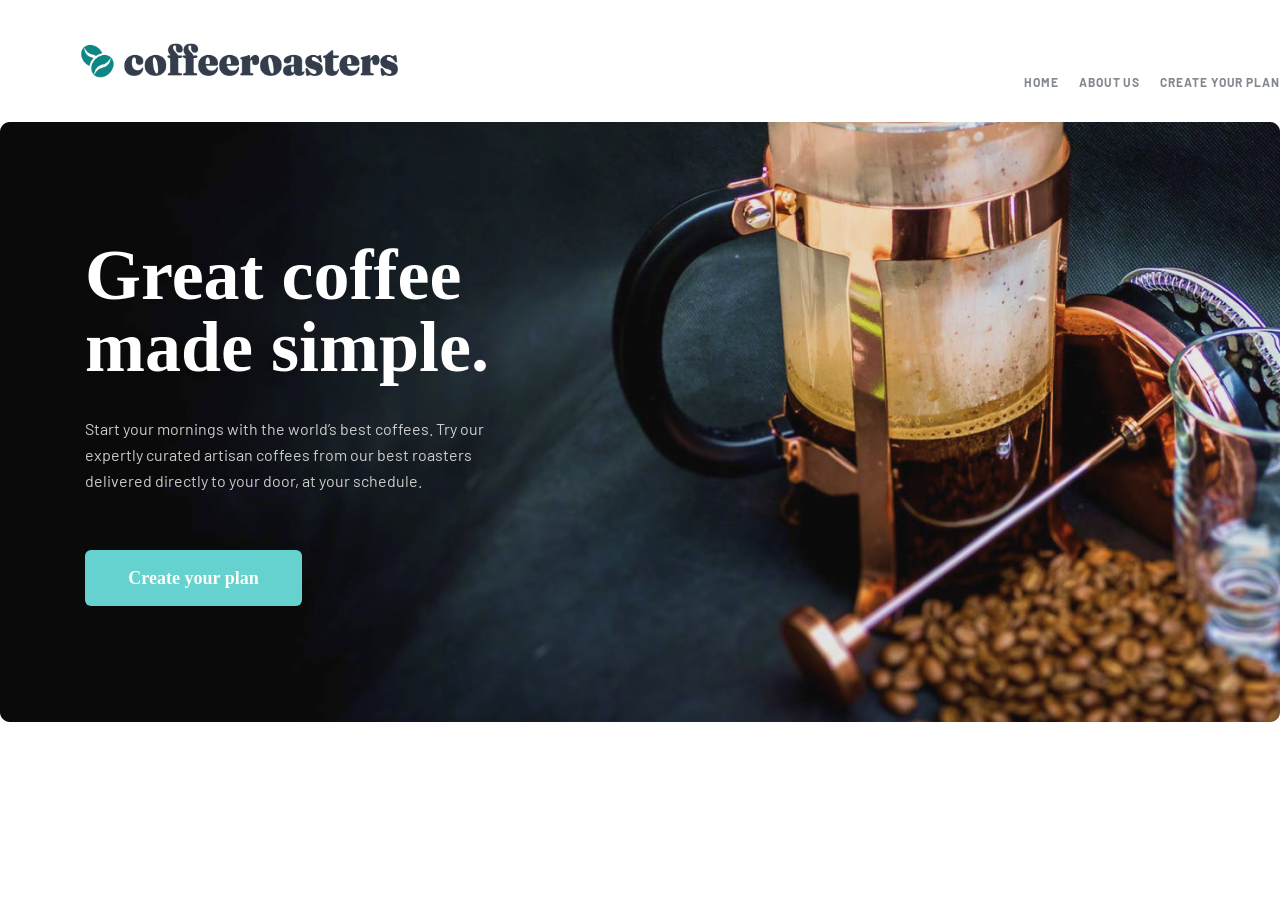
==== index.html @ 2bea1049 "coffe introgacha" ====
<!doctype html>
<html lang="en">
  <head>
    <meta charset="UTF-8" />
    <meta name="viewport" content="width=device-width, initial-scale=1.0" />
    <link rel="stylesheet" href="./css/style.css" />
    <title>Coffe</title>
  </head>
  <body>
    <header>
      <nav class="navbar__nav container">
        <img src="./assents/Group 5.png" alt="logo" class="navbar__logo" />
        <ul class="navbar__menu">
          <li class="navbar__item">
            <a href="#" class="navbar__link">HOME</a>
          </li>

          <li class="navbar__item">
            <a href="./pages/about.html" class="navbar__link">ABOUT US</a>
          </li>

          <li class="navbar__item">
            <a href="./pages/subcribe.html" class="navbar__link"
              >CREATE YOUR PLAN</a
            >
          </li>
        </ul>
      </nav>
    </header>

    <main>
      <section class="intro">
        <div class="intro__container container">
          <img src="./assents/Bitmap.png" alt="orqa fon" class="intro__img" />
          <h1 class="intro__title">Great coffee made simple.</h1>
          <p class="intro__text">
            Start your mornings with the world’s best coffees. Try our expertly
            curated artisan coffees from our best roasters delivered directly to
            your door, at your schedule.
          </p>
          <button class="intro__btn">Create your plan</button>
        </div>
      </section>
    </main>
  </body>
</html>
---- css/style.css ----
@import url("https://fonts.googleapis.com/css2?family=Barlow:ital,wght@0,100;0,200;0,300;0,400;0,500;0,600;0,700;0,800;0,900;1,100;1,200;1,300;1,400;1,500;1,600;1,700;1,800;1,900&family=Fraunces:ital,opsz,wght@0,9..144,100..900;1,9..144,100..900&display=swap");
* {
  padding: 0;
  margin: 0;
  box-sizing: border-box;
}

li {
  list-style: none;
}

a {
  text-decoration: none;
  color: #83888F;
}

section,
header {
  width: 100%;
}

.container {
  width: 1280px;
  margin: 0 auto;
}

.navbar__nav {
  display: flex;
  align-items: center;
  justify-content: space-between;
  padding-top: 43px;
}
.navbar__logo {
  margin-bottom: 44px;
  padding-left: 80px;
  width: 31/30px;
  height: 35px;
}
.navbar__menu {
  display: flex;
  align-items: center;
  justify-content: center;
  gap: 20px;
}
.navbar__item {
  font-family: "Barlow";
  font-style: normal;
  font-weight: 700;
  font-size: 12px;
  line-height: 15px;
  letter-spacing: 0.923077px;
  text-transform: uppercase;
  color: #83888f;
}
.navbar:hover {
  color: #333d43;
}

.intro__container {
  position: relative;
  z-index: 1;
}
.intro__title {
  position: absolute;
  z-index: 2;
  top: 117px;
  left: 85px;
  width: 493px;
  font-style: normal;
  font-weight: 900;
  font-size: 72px;
  line-height: 72px;
  color: white;
}
.intro__text {
  position: absolute;
  top: 294px;
  left: 85px;
  z-index: 2;
  width: 445px;
  font-family: "Barlow";
  font-style: normal;
  font-weight: 400;
  font-size: 16px;
  line-height: 26px;
  color: #fefcf7;
  mix-blend-mode: normal;
  opacity: 0.8;
}
.intro__btn {
  position: absolute;
  top: 428px;
  left: 85px;
  z-index: 2;
  background: #66d2cf;
  border-radius: 6px;
  width: 217px;
  height: 56px;
  border: none;
  font-family: "Fraunces 9pt";
  font-style: normal;
  font-weight: 900;
  font-size: 18px;
  line-height: 25px;
  text-align: center;
  color: #fefcf7;
}/*# sourceMappingURL=style.css.map */
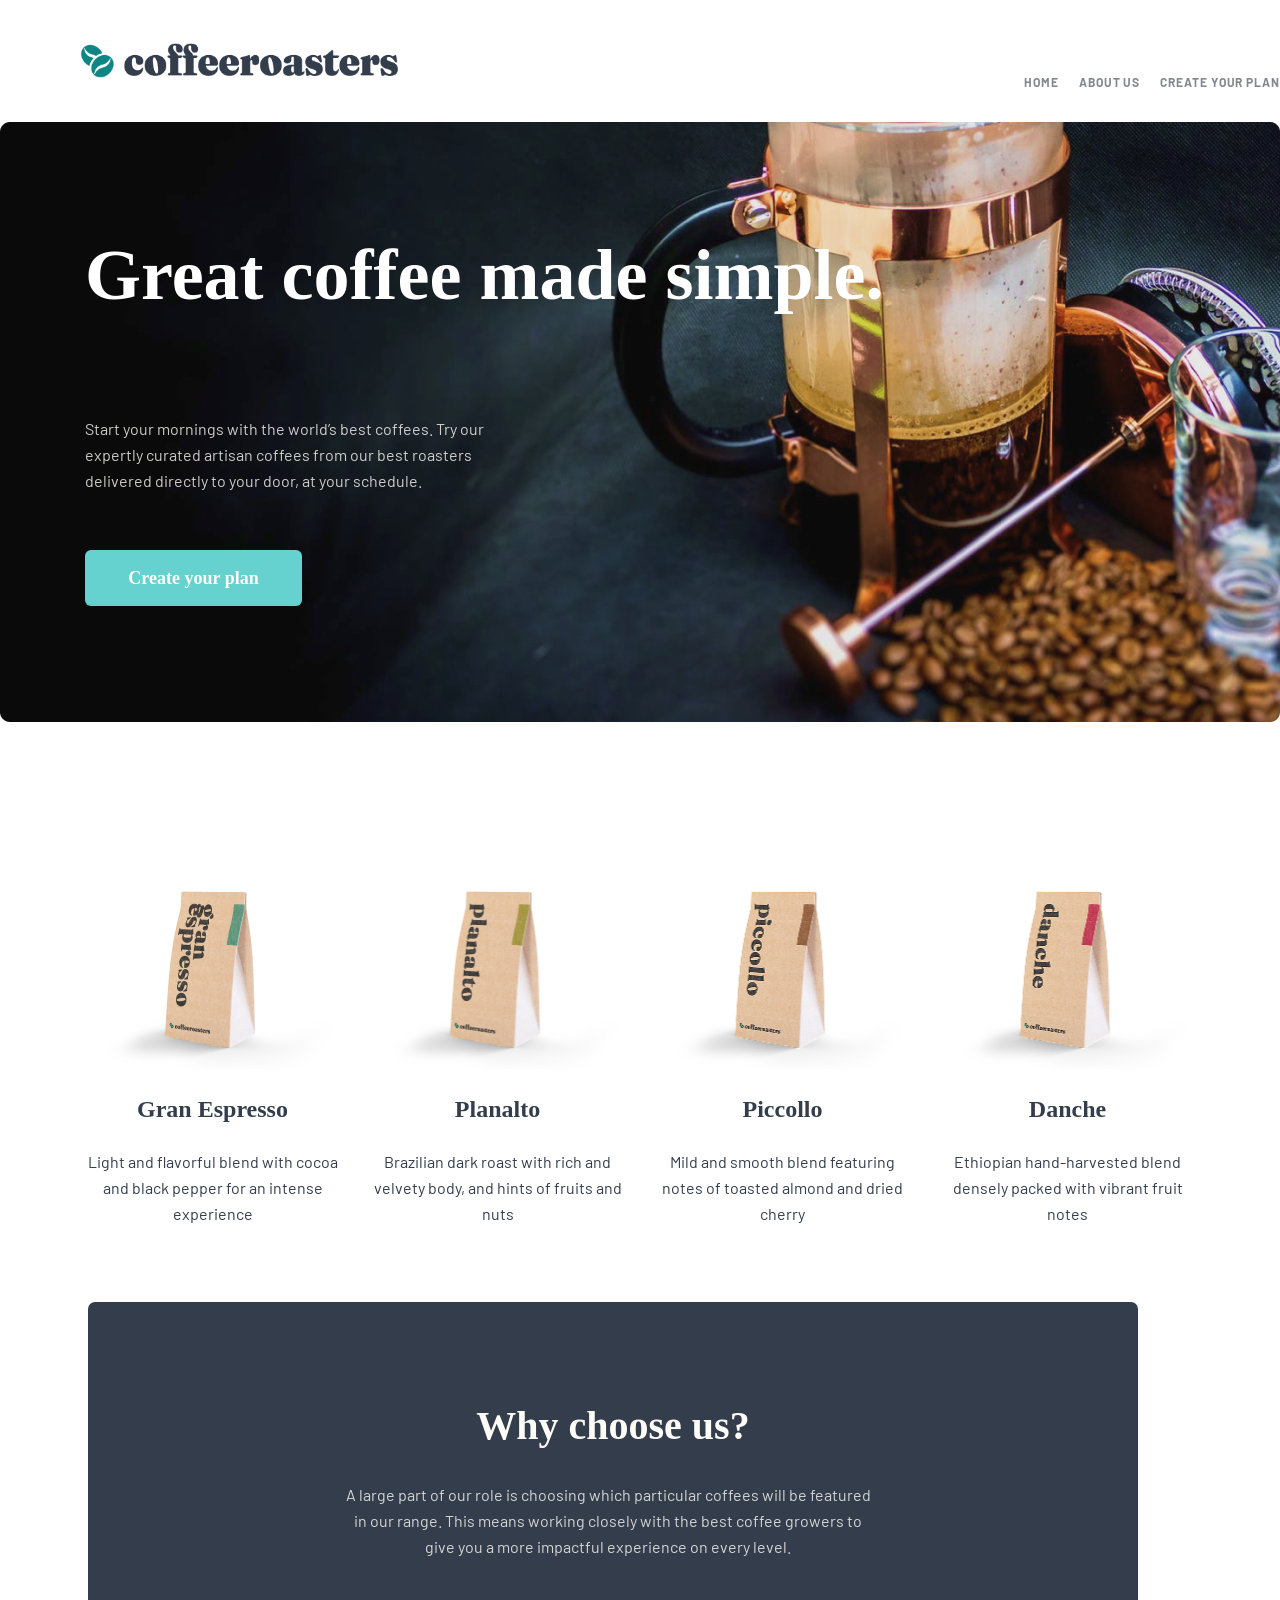
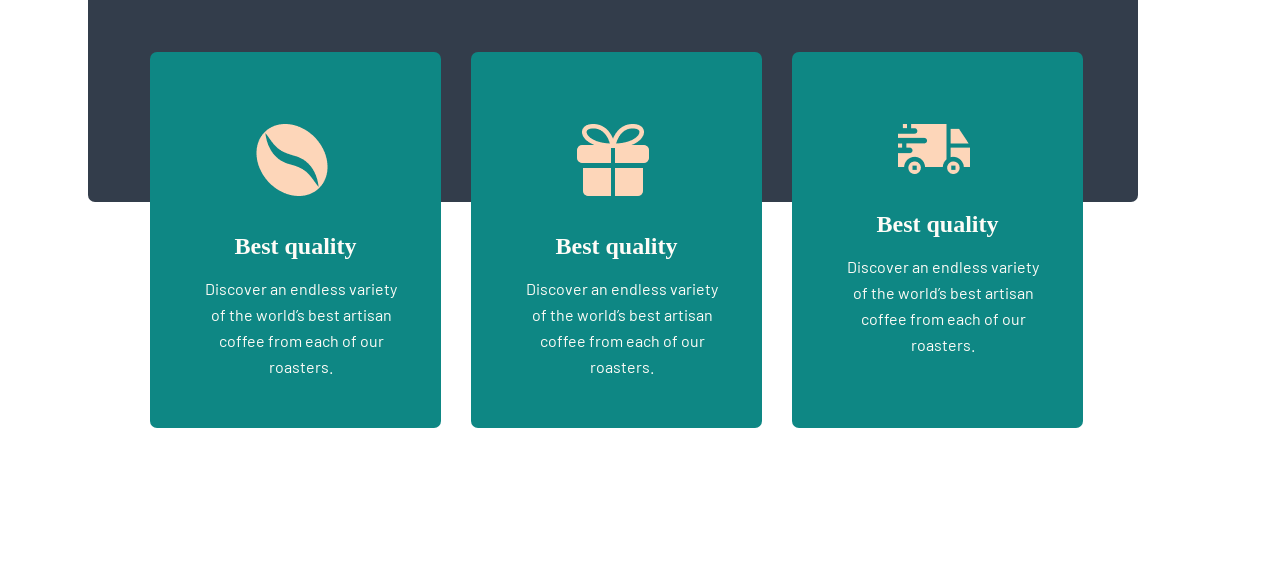
==== commit 75be1ebd: "Coffe choosegacha qilindi" ====
--- a/index.html
+++ b/index.html
@@ -41,6 +41,123 @@
           <button class="intro__btn">Create your plan</button>
         </div>
       </section>
+
+      <section class="cards">
+        <div class="cards__container container">
+          <div class="card">
+            <img
+              src="./assents/kopi1 copy.png"
+              alt="coffe paket"
+              class="card__img"
+            />
+            <h3 class="card__title">Gran Espresso</h3>
+            <p class="card__text">
+              Light and flavorful blend with cocoa and black pepper for an
+              intense experience
+            </p>
+          </div>
+
+          <div class="card">
+            <img
+              src="./assents/kopi2.png"
+              alt="coffe paket"
+              class="card__img"
+            />
+            <h3 class="card__title">Planalto</h3>
+            <p class="card__text">
+              Brazilian dark roast with rich and velvety body, and hints of
+              fruits and nuts
+            </p>
+          </div>
+
+          <div class="card">
+            <img
+              src="./assents/kopi3.png"
+              alt="coffe paket"
+              class="card__img"
+            />
+            <h3 class="card__title">Piccollo</h3>
+            <p class="card__text">
+              Mild and smooth blend featuring notes of toasted almond and dried
+              cherry
+            </p>
+          </div>
+
+          <div class="card">
+            <img
+              src="./assents/kopi4.png"
+              alt="coffe paket"
+              class="card__img"
+            />
+            <h3 class="card__title">Danche</h3>
+            <p class="card__text">
+              Ethiopian hand-harvested blend densely packed with vibrant fruit
+              notes
+            </p>
+          </div>
+        </div>
+      </section>
+
+      <section class="choose">
+        <div class="choose__container container">
+          <div class="choose__bitmap">
+            <h2 class="choose__title">Why choose us?</h2>
+            <p class="choose__text">
+              A large part of our role is choosing which particular coffees will
+              be featured in our range. This means working closely with the best
+              coffee growers to give you a more impactful experience on every
+              level.
+            </p>
+          </div>
+
+          <div class="choose__cards__card">
+            <div class="choose__cards">
+              <div class="cards__card">
+                <img
+                  src="./assents/coffee-bean.png"
+                  alt="coffe donasi"
+                  class="choose__card__img"
+                />
+                <h2 class="choose__card__title">Best quality</h2>
+                <p class="choose__card__text">
+                  Discover an endless variety of the world’s best artisan coffee
+                  from each of our roasters.
+                </p>
+              </div>
+            </div>
+
+            <div class="choose__cards">
+              <div class="cards__card">
+                <img
+                  src="./assents/Combined Shape.png"
+                  alt="coffe donasi"
+                  class="choose__card__img"
+                />
+                <h2 class="choose__card__title">Best quality</h2>
+                <p class="choose__card__text">
+                  Discover an endless variety of the world’s best artisan coffee
+                  from each of our roasters.
+                </p>
+              </div>
+            </div>
+
+            <div class="choose__cards">
+              <div class="cards__card">
+                <img
+                  src="./assents/Combined Shape (1).png"
+                  alt="coffe donasi"
+                  class="choose__card__img"
+                />
+                <h2 class="choose__card__title">Best quality</h2>
+                <p class="choose__card__text">
+                  Discover an endless variety of the world’s best artisan coffee
+                  from each of our roasters.
+                </p>
+              </div>
+            </div>
+          </div>
+        </div>
+      </section>
     </main>
   </body>
 </html>
--- a/css/style.css
+++ b/css/style.css
@@ -65,7 +65,6 @@
   z-index: 2;
   top: 117px;
   left: 85px;
-  width: 493px;
   font-style: normal;
   font-weight: 900;
   font-size: 72px;
@@ -104,4 +103,119 @@
   line-height: 25px;
   text-align: center;
   color: #fefcf7;
+}
+
+.cards__container {
+  margin-top: 150px;
+  margin-bottom: 75px;
+  display: flex;
+  align-items: center;
+  justify-content: center;
+  gap: 30px;
+}
+.cards .card {
+  width: 255px;
+}
+.cards .card__img {
+  width: 255px;
+  height: 193px;
+}
+.cards .card__title {
+  margin-top: 20px;
+  margin-bottom: 24px;
+  font-family: "Fraunces 9pt";
+  font-style: normal;
+  font-weight: 900;
+  font-size: 24px;
+  line-height: 32px;
+  text-align: center;
+  color: #333d4b;
+}
+.cards .card__text {
+  width: 255px;
+  font-family: "Barlow";
+  font-style: normal;
+  font-weight: 400;
+  font-size: 16px;
+  width: 255px;
+  line-height: 26px;
+  text-align: center;
+  color: #333d4b;
+}
+
+.choose__bitmap {
+  position: relative;
+  z-index: 1;
+  margin-left: 88px;
+  background-color: #333d4b;
+  border-radius: 7px;
+  width: 1050px;
+  height: 500px;
+}
+.choose__title {
+  padding-top: 100px;
+  font-family: "Fraunces 9pt";
+  font-style: normal;
+  font-weight: 900;
+  font-size: 40px;
+  line-height: 48px;
+  text-align: center;
+  color: #fefcf7;
+}
+.choose__text {
+  margin-left: 250px;
+  margin-top: 32px;
+  font-family: "Barlow";
+  font-style: normal;
+  font-weight: 400;
+  font-size: 16px;
+  line-height: 26px;
+  text-align: center;
+  color: #fefcf7;
+  mix-blend-mode: normal;
+  width: 540px;
+  opacity: 0.8;
+}
+.choose__cards__card {
+  display: flex;
+  gap: 30px;
+}
+.choose__cards {
+  display: flex;
+  gap: 30px;
+  position: relative;
+  top: -150px;
+  left: 150px;
+  z-index: 2;
+  background-color: #0e8784;
+  border-radius: 7px;
+  text-align: center;
+}
+.choose .choose__card__img {
+  padding-top: 72px;
+  padding-left: 106px;
+  padding-bottom: 30px;
+  padding-right: 113px;
+}
+.choose .choose__card__title {
+  font-family: "Fraunces 9pt";
+  font-style: normal;
+  font-weight: 900;
+  padding-bottom: 14px;
+  font-size: 24px;
+  line-height: 32px;
+  text-align: center;
+  color: #fefcf7;
+}
+.choose .choose__card__text {
+  padding-bottom: 48px;
+  padding-left: 47px;
+  font-family: "Barlow";
+  font-style: normal;
+  font-weight: 400;
+  font-size: 16px;
+  line-height: 26px;
+  text-align: center;
+  width: 255px;
+  color: #fefcf7;
 }/*# sourceMappingURL=style.css.map */
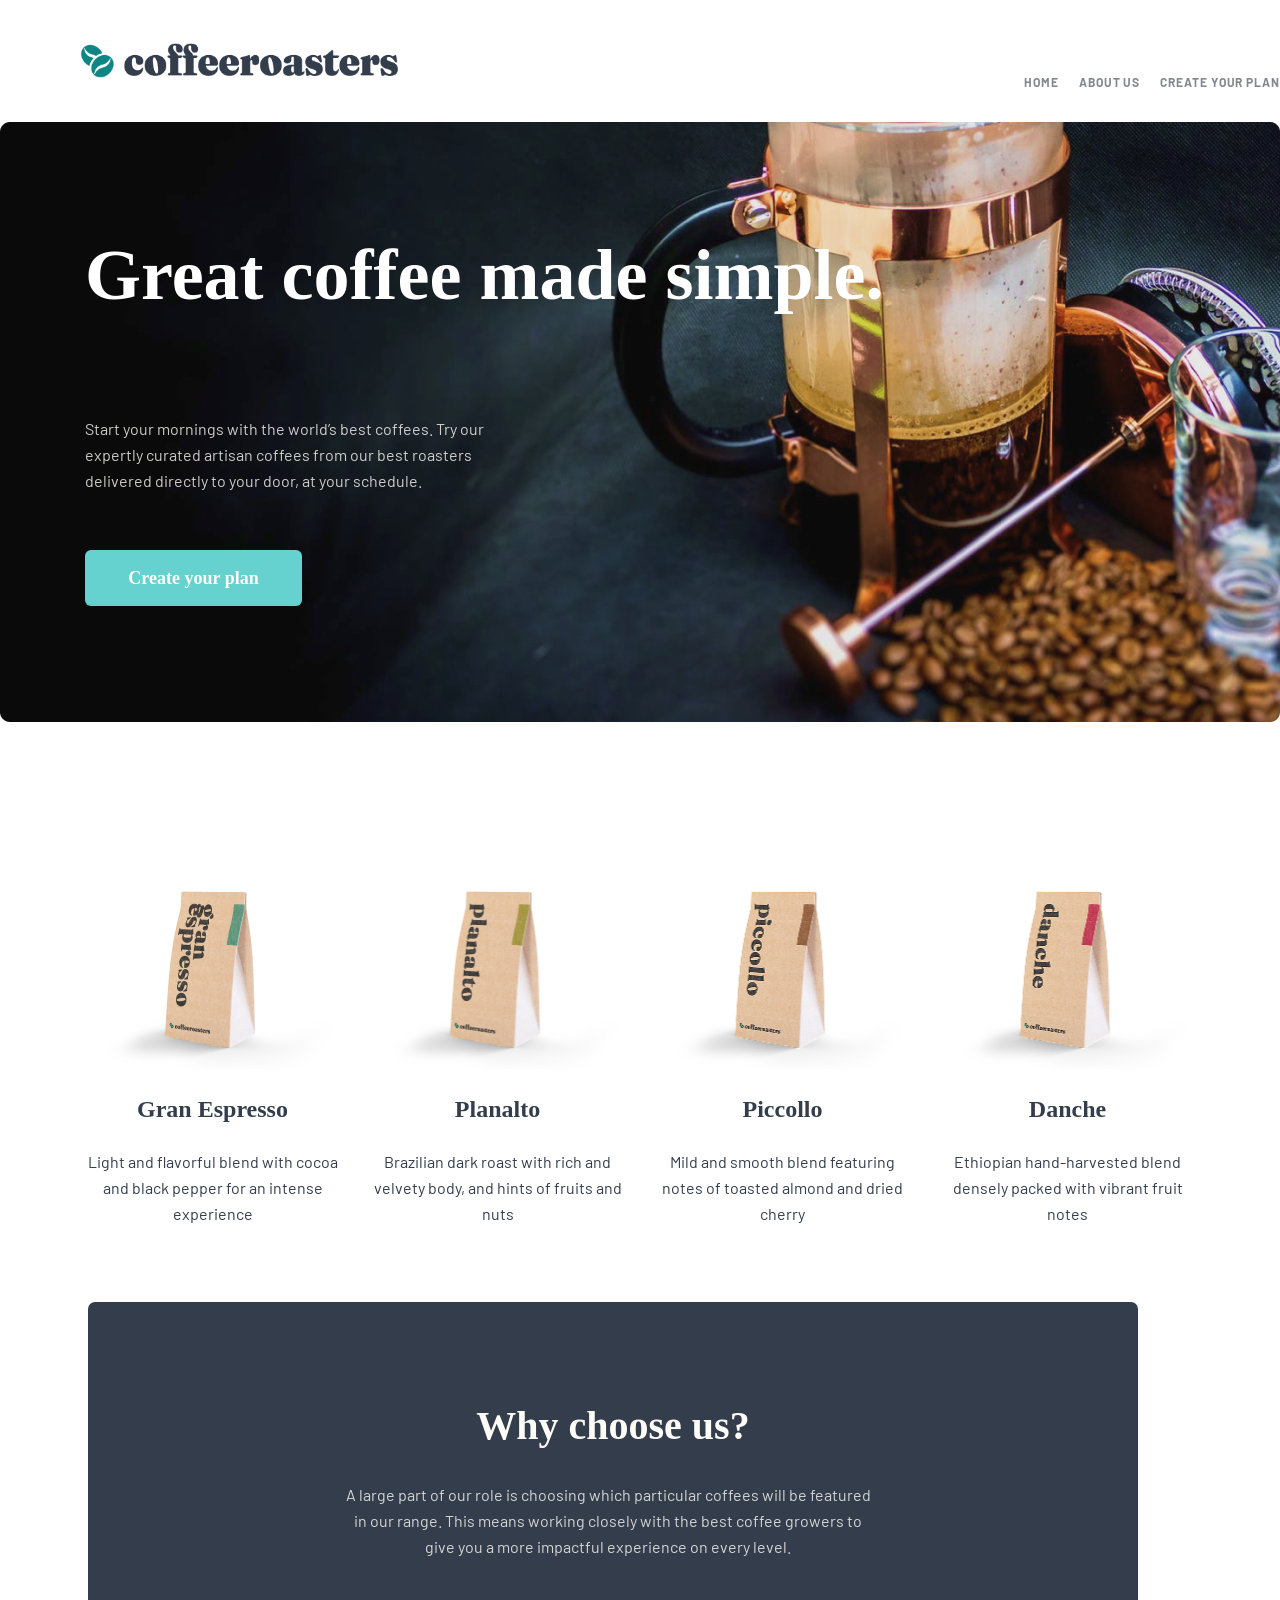
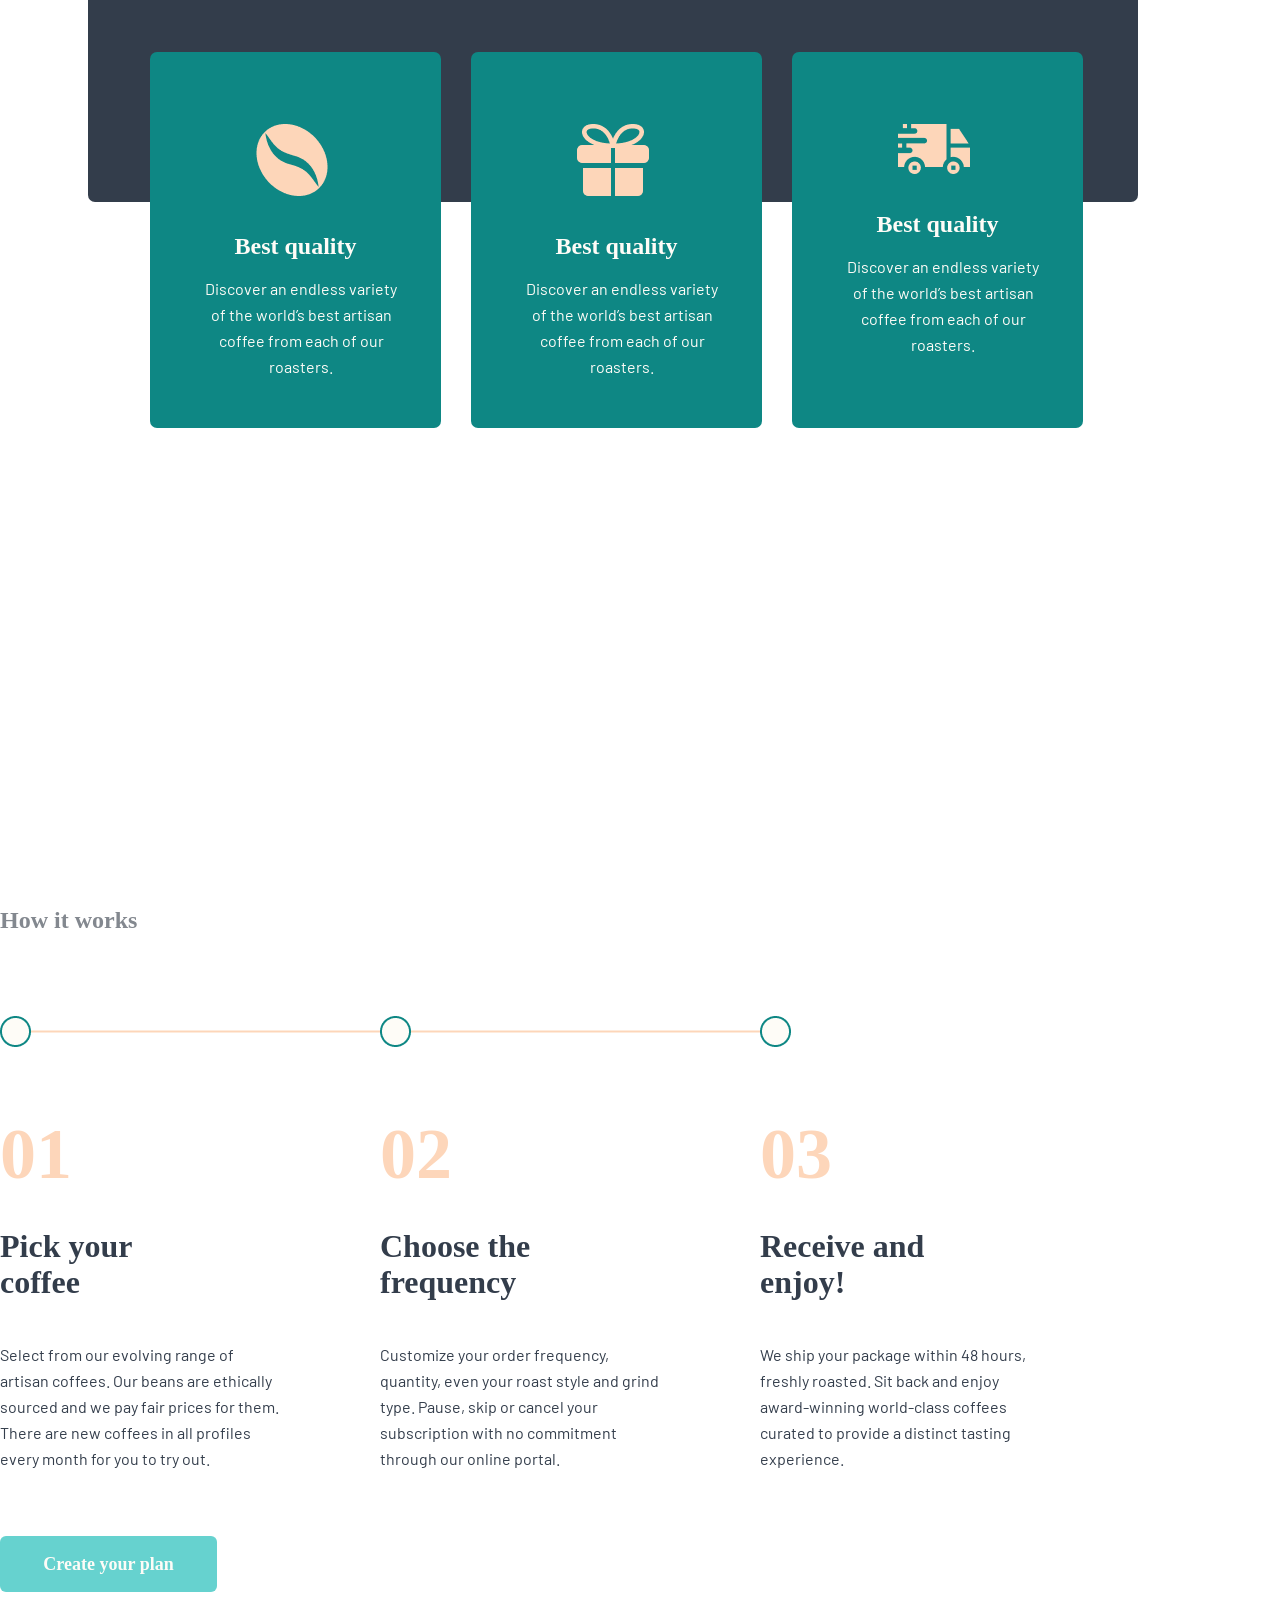
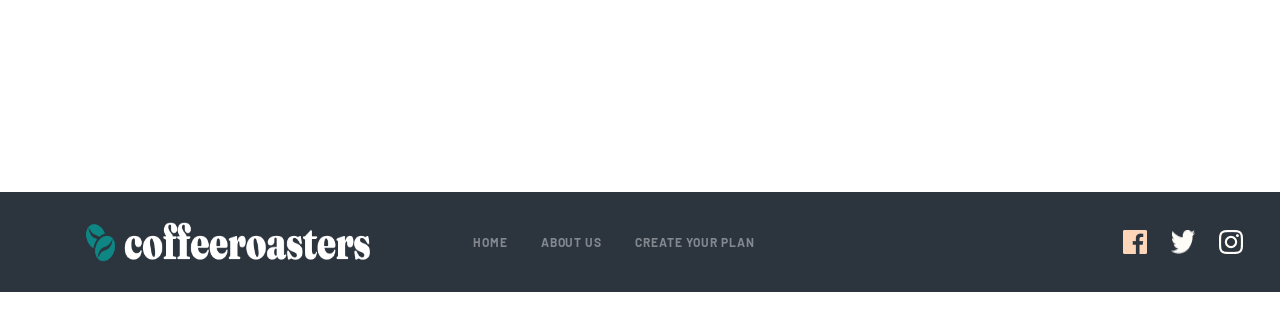
==== commit 11c68c9f: "1 sahifa tugadi" ====
--- a/index.html
+++ b/index.html
@@ -158,6 +158,75 @@
           </div>
         </div>
       </section>
+
+      <section class="works">
+        <div class="works__container container">
+          <h2 class="works__title">How it works</h2>
+          <img src="./assents/list.png" alt="list" class="works__img" />
+          <div class="works__boxs">
+            <div class="boxs__box">
+              <h1 class="box__number">01</h1>
+              <h1 class="box__title">Pick your coffee</h1>
+              <p class="box__text">
+                Select from our evolving range of artisan coffees. Our beans are
+                ethically sourced and we pay fair prices for them. There are new
+                coffees in all profiles every month for you to try out.
+              </p>
+            </div>
+
+            <div class="boxs__box">
+              <h1 class="box__number">02</h1>
+              <h1 class="box__title">Choose the frequency</h1>
+              <p class="box__text">
+                Customize your order frequency, quantity, even your roast style
+                and grind type. Pause, skip or cancel your subscription with no
+                commitment through our online portal.
+              </p>
+            </div>
+
+            <div class="boxs__box">
+              <h1 class="box__number">03</h1>
+              <h1 class="box__title">Receive and enjoy!</h1>
+              <p class="box__text">
+                We ship your package within 48 hours, freshly roasted. Sit back
+                and enjoy award-winning world-class coffees curated to provide a
+                distinct tasting experience.
+              </p>
+            </div>
+          </div>
+          <button class="works__btn">Create your plan</button>
+        </div>
+      </section>
+
+      <section class="footer">
+        <div class="footer__container container">
+          <div class="footer__background">
+            <img src="./assents/footerLogo.png" alt="logo" class="footer__logo" />
+            <navbar class="footer__nav">
+              <ul class="footer__menu">
+                <li class="footer__item">
+                  <a href="#" class="footer__link">HOME</a>
+                </li>
+
+                <li class="footer__item">
+                  <a href="./pages/about.html" class="footer__link">ABOUT US</a>
+                </li>
+
+                <li class="footer__item">
+                  <a href="#" class="footer__link"
+                    >CREATE YOUR PLAN</a
+                  >
+                </li>
+              </ul>
+            </navbar>
+            <div class="footer__imgs">
+              <img src="./assents/facebook.png" alt="facebook" class="footer__img">
+              <img src="./assents/twich.png" alt="twich" class="footer__img">
+              <img src="./assents/instagram.png" alt="instagram" class="footer__img__instagram">
+            </div>
+          </div>
+        </div>
+      </section>
     </main>
   </body>
 </html>
--- a/css/style.css
+++ b/css/style.css
@@ -218,4 +218,114 @@
   text-align: center;
   width: 255px;
   color: #fefcf7;
+}
+
+.works__title {
+  margin-top: 326px;
+  margin-bottom: 80px;
+  font-family: "Fraunces 9pt";
+  font-style: normal;
+  font-weight: 900;
+  font-size: 24px;
+  line-height: 32px;
+  color: #83888f;
+}
+.works__img {
+  margin-bottom: 67px;
+}
+.works__boxs {
+  display: flex;
+  align-items: center;
+  justify-content: start;
+  gap: 95px;
+}
+.works__boxs .box__number {
+  margin-bottom: 38px;
+  font-family: "Fraunces 9pt";
+  font-style: normal;
+  font-weight: 900;
+  font-size: 72px;
+  line-height: 72px;
+  color: #fdd6ba;
+}
+.works__boxs .box__title {
+  margin-bottom: 42px;
+  font-family: "Fraunces 9pt";
+  font-style: normal;
+  font-weight: 900;
+  font-size: 32px;
+  line-height: 36px;
+  width: 200px;
+  color: #333d4b;
+}
+.works__boxs .box__text {
+  width: 285px;
+  font-family: "Barlow";
+  font-style: normal;
+  font-weight: 400;
+  font-size: 16px;
+  line-height: 26px;
+  color: #333d4b;
+}
+.works__btn {
+  margin-bottom: 200px;
+  margin-top: 64px;
+  background: #66d2cf;
+  border-radius: 6px;
+  width: 217px;
+  height: 56px;
+  border: none;
+  font-family: "Fraunces 9pt";
+  font-style: normal;
+  font-weight: 900;
+  font-size: 18px;
+  line-height: 25px;
+  text-align: center;
+  color: #fefcf7;
+}
+
+.footer__background {
+  background: #2c343e;
+  display: flex;
+  align-items: center;
+  height: 100px;
+}
+.footer__logo {
+  padding-left: 85px;
+  padding-top: 47px;
+  padding-bottom: 47px;
+  width: 370px;
+  height: 134px;
+  margin-right: 103px;
+}
+.footer__menu {
+  margin-right: 368px;
+  display: flex;
+  justify-content: center;
+  align-items: center;
+  gap: 33px;
+}
+.footer__link {
+  font-family: "Barlow";
+  font-style: normal;
+  font-weight: 700;
+  font-size: 12px;
+  line-height: 15px;
+  letter-spacing: 0.923077px;
+  text-transform: uppercase;
+  color: #83888f;
+}
+.footer__link:hover {
+  font-family: "Barlow";
+  font-style: normal;
+  font-weight: 700;
+  font-size: 12px;
+  line-height: 15px;
+  letter-spacing: 0.923077px;
+  text-transform: uppercase;
+  color: #83888f;
+}
+.footer__imgs {
+  display: flex;
+  gap: 24px;
 }/*# sourceMappingURL=style.css.map */
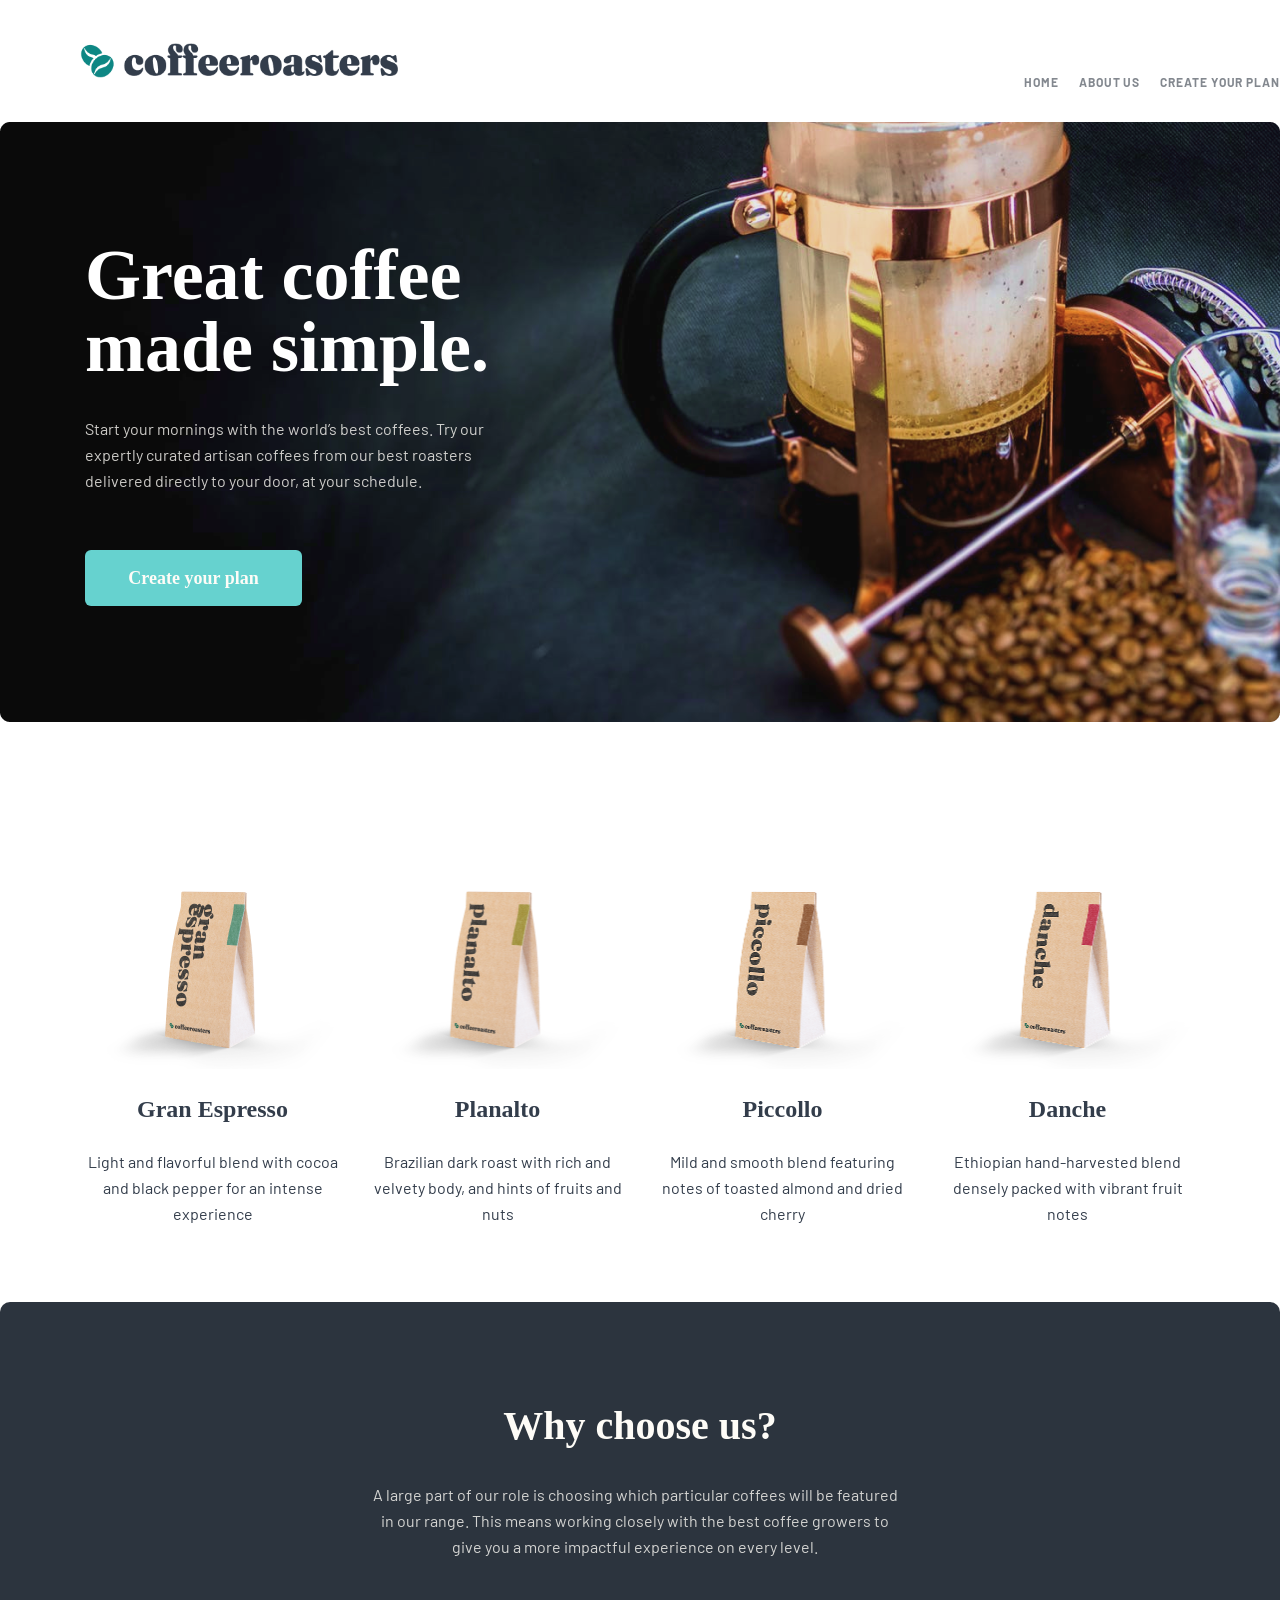
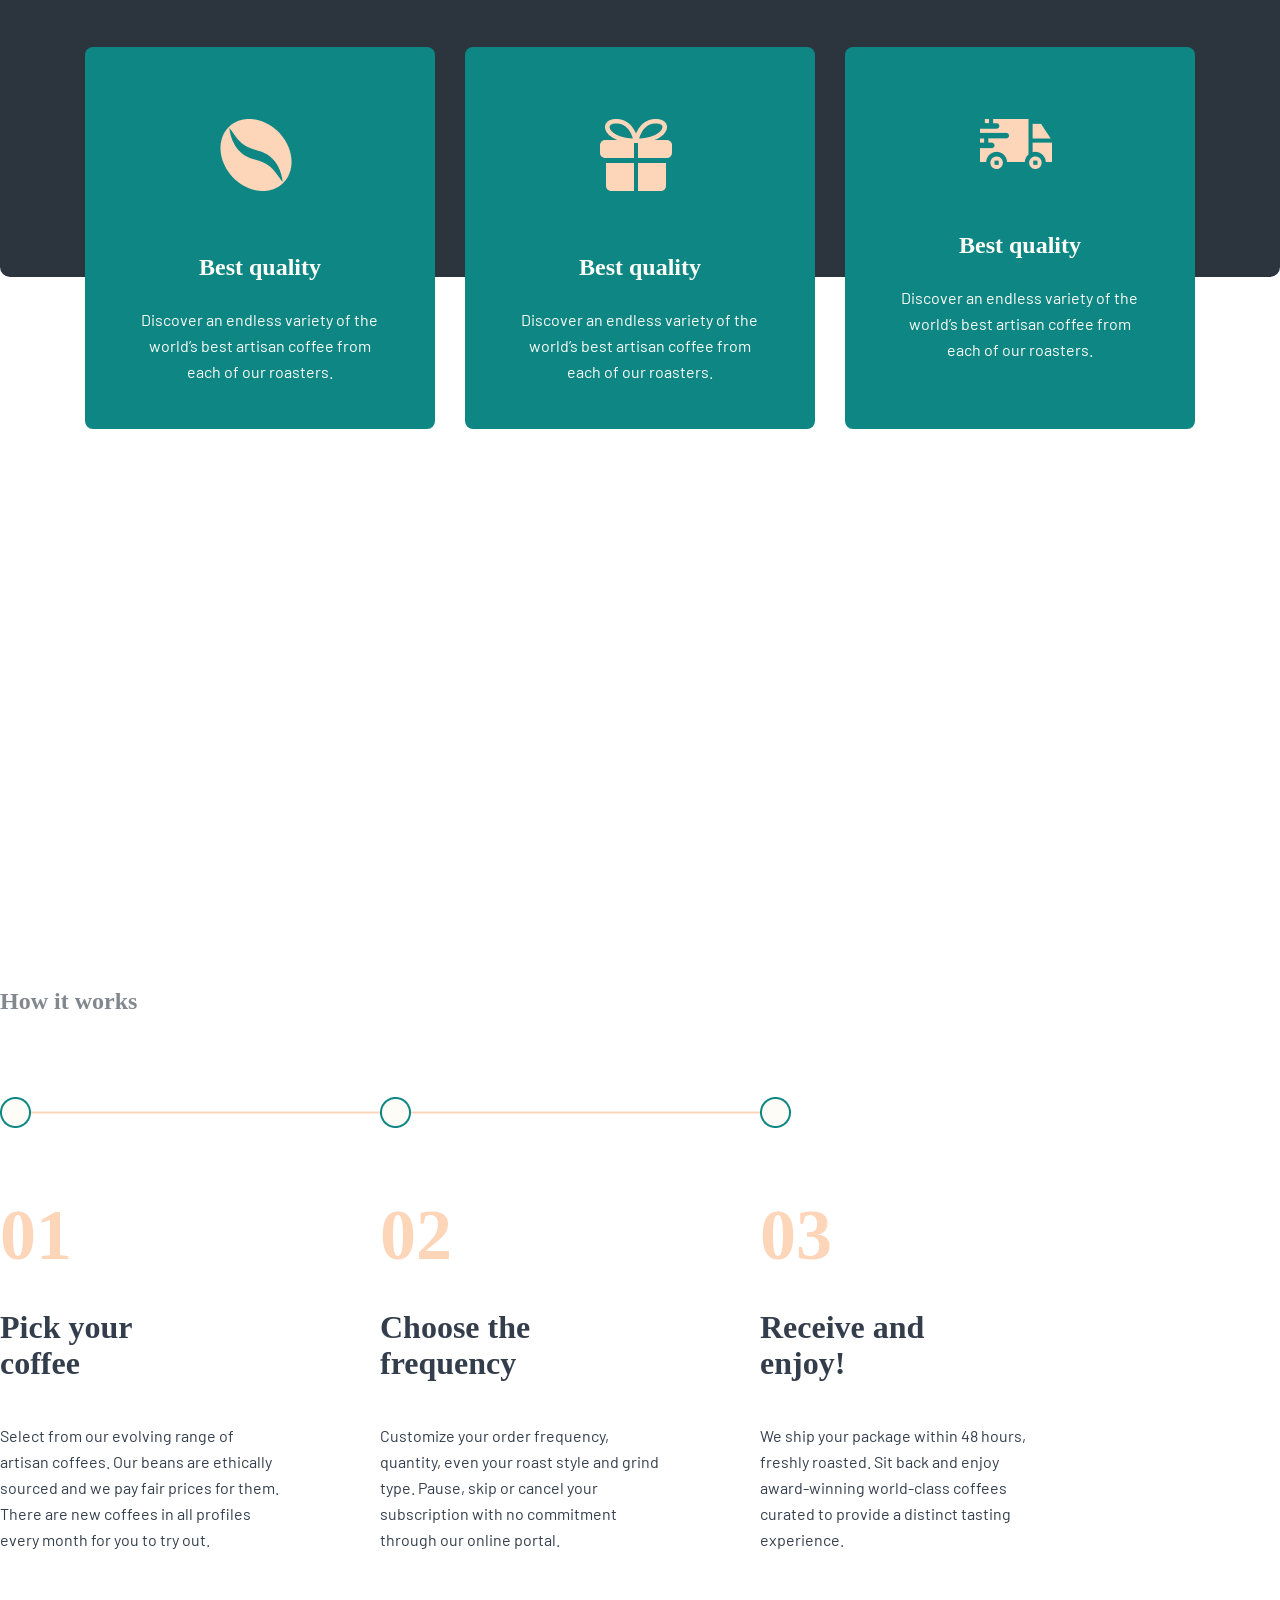
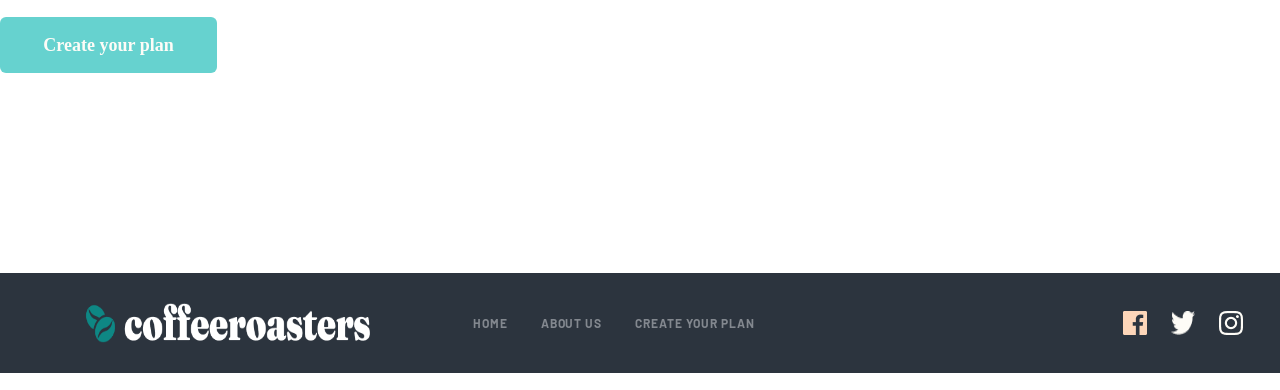
==== commit afce1723: "coffee tugadi" ====
--- a/index.html
+++ b/index.html
@@ -116,10 +116,10 @@
                 <img
                   src="./assents/coffee-bean.png"
                   alt="coffe donasi"
-                  class="choose__card__img"
+                  class="card__img"
                 />
-                <h2 class="choose__card__title">Best quality</h2>
-                <p class="choose__card__text">
+                <h2 class="card__title">Best quality</h2>
+                <p class="card__text">
                   Discover an endless variety of the world’s best artisan coffee
                   from each of our roasters.
                 </p>
@@ -131,10 +131,10 @@
                 <img
                   src="./assents/Combined Shape.png"
                   alt="coffe donasi"
-                  class="choose__card__img"
+                  class="card__img"
                 />
-                <h2 class="choose__card__title">Best quality</h2>
-                <p class="choose__card__text">
+                <h2 class="card__title">Best quality</h2>
+                <p class="card__text">
                   Discover an endless variety of the world’s best artisan coffee
                   from each of our roasters.
                 </p>
@@ -146,10 +146,10 @@
                 <img
                   src="./assents/Combined Shape (1).png"
                   alt="coffe donasi"
-                  class="choose__card__img"
+                  class="card__img"
                 />
-                <h2 class="choose__card__title">Best quality</h2>
-                <p class="choose__card__text">
+                <h2 class="card__title">Best quality</h2>
+                <p class="card__text">
                   Discover an endless variety of the world’s best artisan coffee
                   from each of our roasters.
                 </p>
--- a/css/style.css
+++ b/css/style.css
@@ -65,6 +65,7 @@
   z-index: 2;
   top: 117px;
   left: 85px;
+  width: 493px;
   font-style: normal;
   font-weight: 900;
   font-size: 72px;
@@ -146,13 +147,87 @@
 .choose__bitmap {
   position: relative;
   z-index: 1;
+  background: #2c343e;
+  border-radius: 10px;
+}
+.choose__title {
+  padding-top: 100px;
+  font-family: "Fraunces 9pt";
+  font-style: normal;
+  font-weight: 900;
+  font-size: 40px;
+  line-height: 48px;
+  text-align: center;
+  color: #fefcf7;
+}
+.choose__text {
+  margin-left: 370px;
+  margin-top: 32px;
+  padding-right: 370px;
+  padding-bottom: 317px;
+  width: 900px;
+  font-family: "Barlow";
+  font-style: normal;
+  font-weight: 400;
+  font-size: 16px;
+  line-height: 26px;
+  text-align: center;
+  color: #fefcf7;
+  mix-blend-mode: normal;
+  opacity: 0.8;
+}
+.choose__cards__card {
+  position: relative;
+  top: -230px;
+  z-index: 2;
+  display: flex;
+  align-items: center;
+  justify-content: center;
+  gap: 30px;
+}
+.choose .cards__card {
+  width: 350px;
+  height: 382px;
+  background: #0e8784;
+  border-radius: 8px;
+}
+.choose .card__img {
+  margin-top: 72px;
+  margin-left: 135px;
+  margin-bottom: 56px;
+}
+.choose .card__title {
+  margin-bottom: 24px;
+  font-family: "Fraunces 9pt";
+  font-style: normal;
+  font-weight: 900;
+  font-size: 24px;
+  line-height: 32px;
+  text-align: center;
+  color: #fefcf7;
+}
+.choose .card__text {
+  margin-left: 47px;
+  font-family: "Barlow";
+  font-style: normal;
+  font-weight: 400;
+  font-size: 16px;
+  line-height: 26px;
+  text-align: center;
+  width: 255px;
+  color: #fefcf7;
+}
+
+.coffee__bitmap {
+  position: relative;
+  z-index: 1;
   margin-left: 88px;
   background-color: #333d4b;
   border-radius: 7px;
   width: 1050px;
   height: 500px;
 }
-.choose__title {
+.coffee__title {
   padding-top: 100px;
   font-family: "Fraunces 9pt";
   font-style: normal;
@@ -162,7 +237,7 @@
   text-align: center;
   color: #fefcf7;
 }
-.choose__text {
+.coffee__text {
   margin-left: 250px;
   margin-top: 32px;
   font-family: "Barlow";
@@ -176,11 +251,11 @@
   width: 540px;
   opacity: 0.8;
 }
-.choose__cards__card {
+.coffee__cards__card {
   display: flex;
   gap: 30px;
 }
-.choose__cards {
+.coffee__cards {
   display: flex;
   gap: 30px;
   position: relative;
@@ -191,13 +266,13 @@
   border-radius: 7px;
   text-align: center;
 }
-.choose .choose__card__img {
+.coffee .choose__card__img {
   padding-top: 72px;
   padding-left: 106px;
   padding-bottom: 30px;
   padding-right: 113px;
 }
-.choose .choose__card__title {
+.coffee .choose__card__title {
   font-family: "Fraunces 9pt";
   font-style: normal;
   font-weight: 900;
@@ -207,7 +282,7 @@
   text-align: center;
   color: #fefcf7;
 }
-.choose .choose__card__text {
+.coffee .choose__card__text {
   padding-bottom: 48px;
   padding-left: 47px;
   font-family: "Barlow";
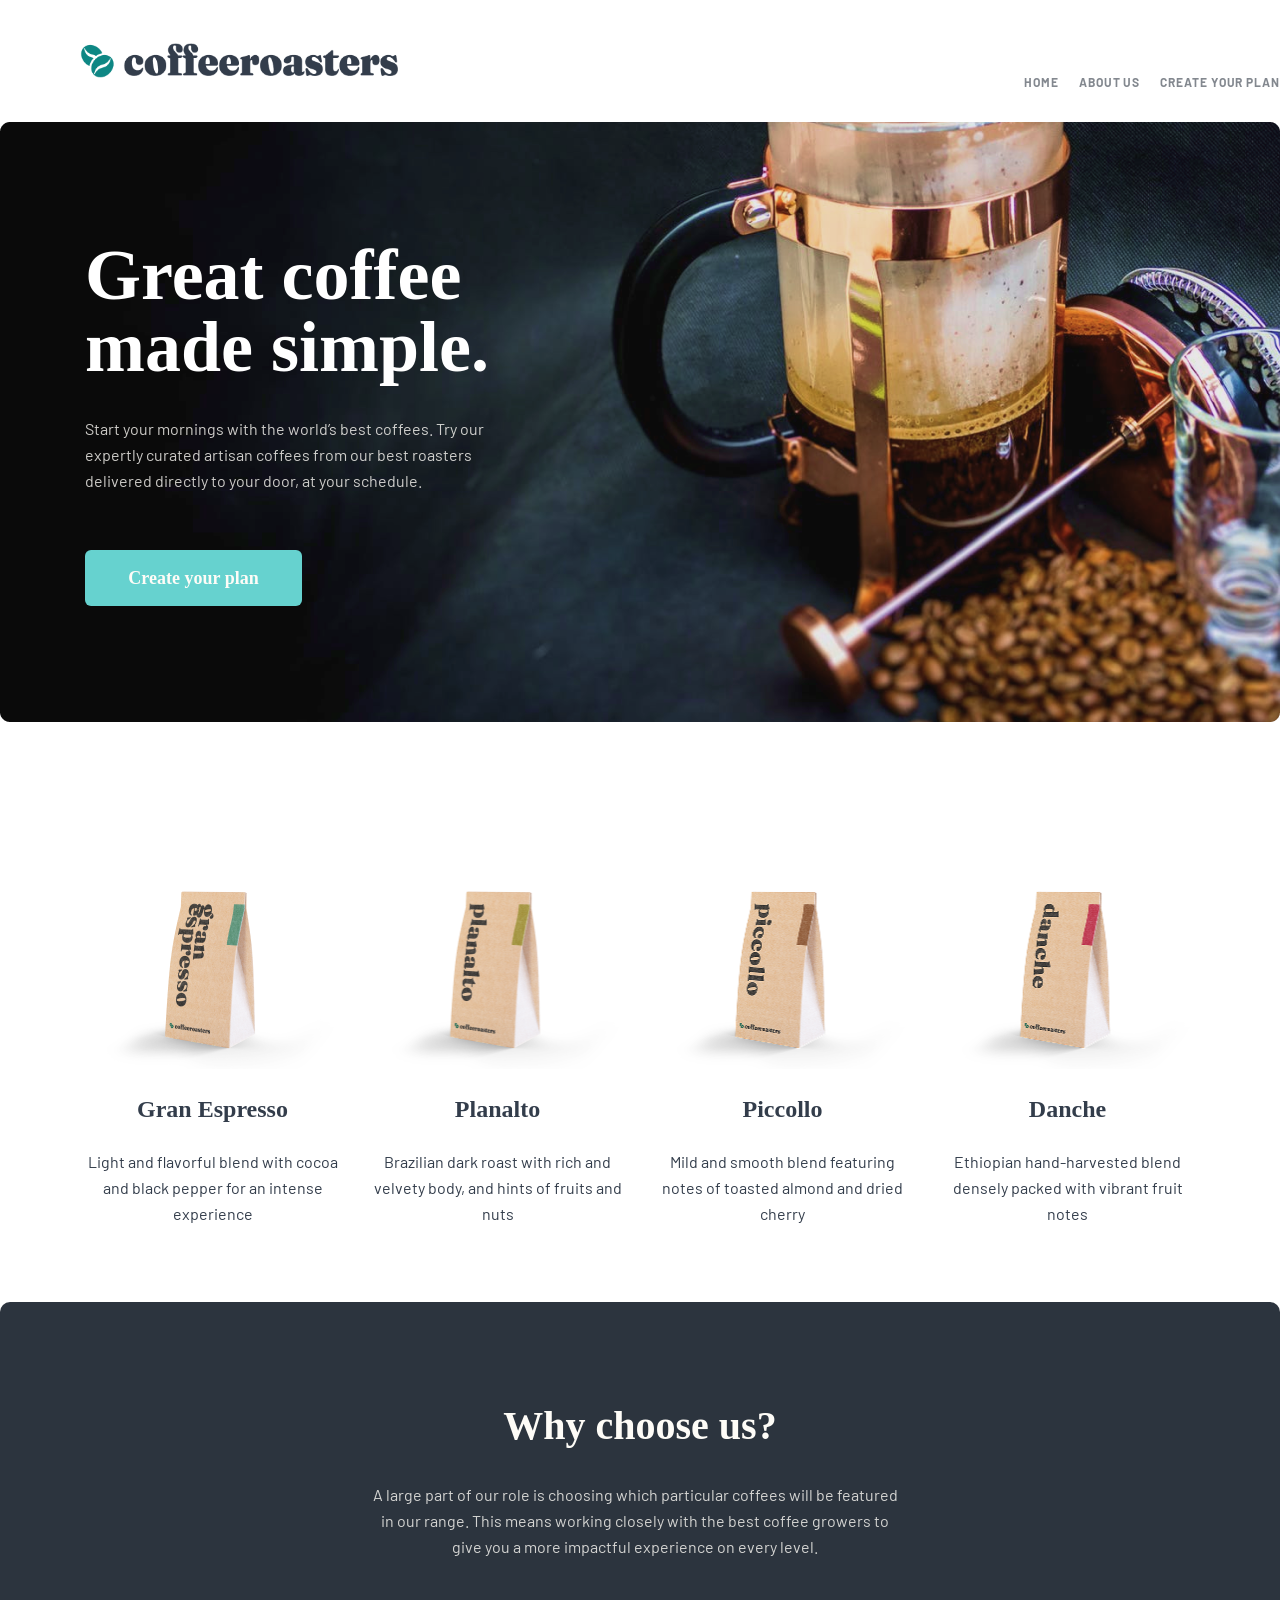
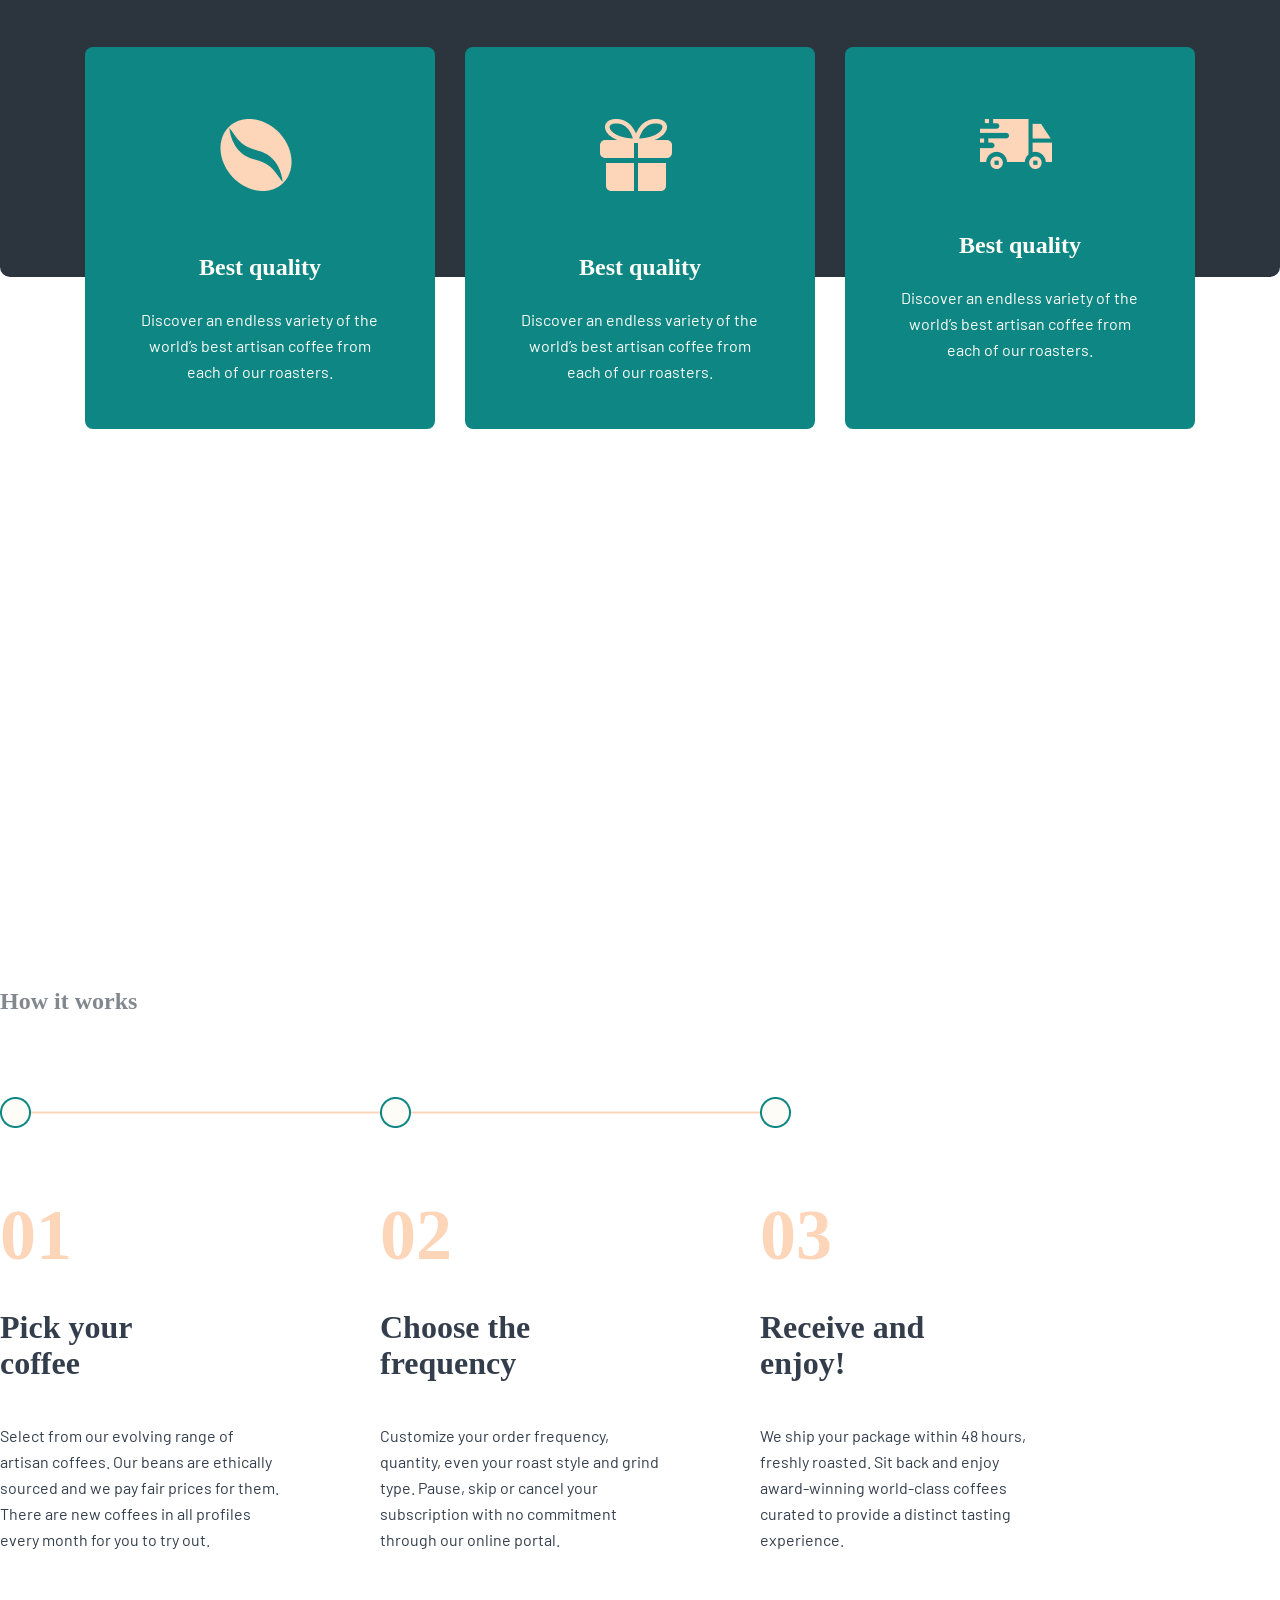
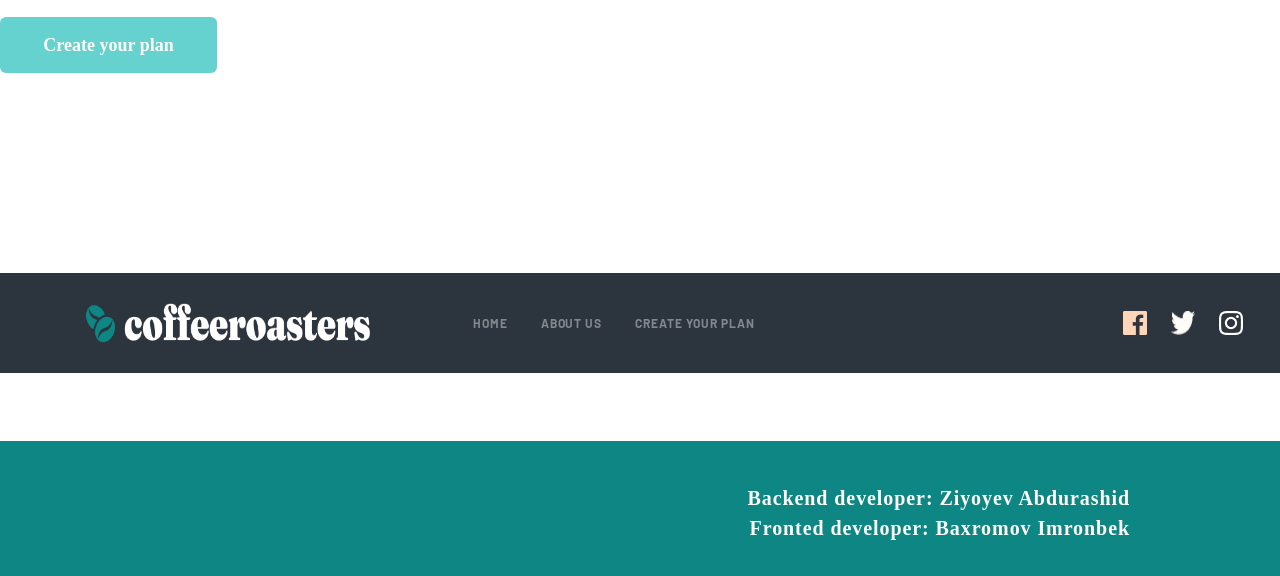
==== commit e37dcb70: "developers" ====
--- a/index.html
+++ b/index.html
@@ -227,6 +227,16 @@
           </div>
         </div>
       </section>
+
+      <section class="developers">
+        <img src="" alt="" class="developers__img">
+        <p class="developers__text">
+          Backend developer: Ziyoyev Abdurashid
+          <br>
+          <br>
+          Fronted developer: Baxromov Imronbek
+        </p>
+      </section>
     </main>
   </body>
 </html>
--- a/css/style.css
+++ b/css/style.css
@@ -22,6 +22,17 @@
 .container {
   width: 1280px;
   margin: 0 auto;
+}
+
+* {
+  margin: 0;
+  padding: 0;
+  box-sizing: border-box;
+}
+
+img {
+  max-width: 100%;
+  height: auto;
 }
 
 .navbar__nav {
@@ -403,4 +414,20 @@
 .footer__imgs {
   display: flex;
   gap: 24px;
+}
+
+.developers__text {
+  padding-right: 150px;
+  margin-top: 50px;
+  padding-bottom: 40px;
+  font-family: "Fraunces 9pt";
+  font-style: normal;
+  font-weight: 900;
+  font-size: 20px;
+  line-height: 15px;
+  letter-spacing: 0.923077px;
+  background-color: #0e8784;
+  color: #fefcf7;
+  padding-top: 50px;
+  text-align: end;
 }/*# sourceMappingURL=style.css.map */
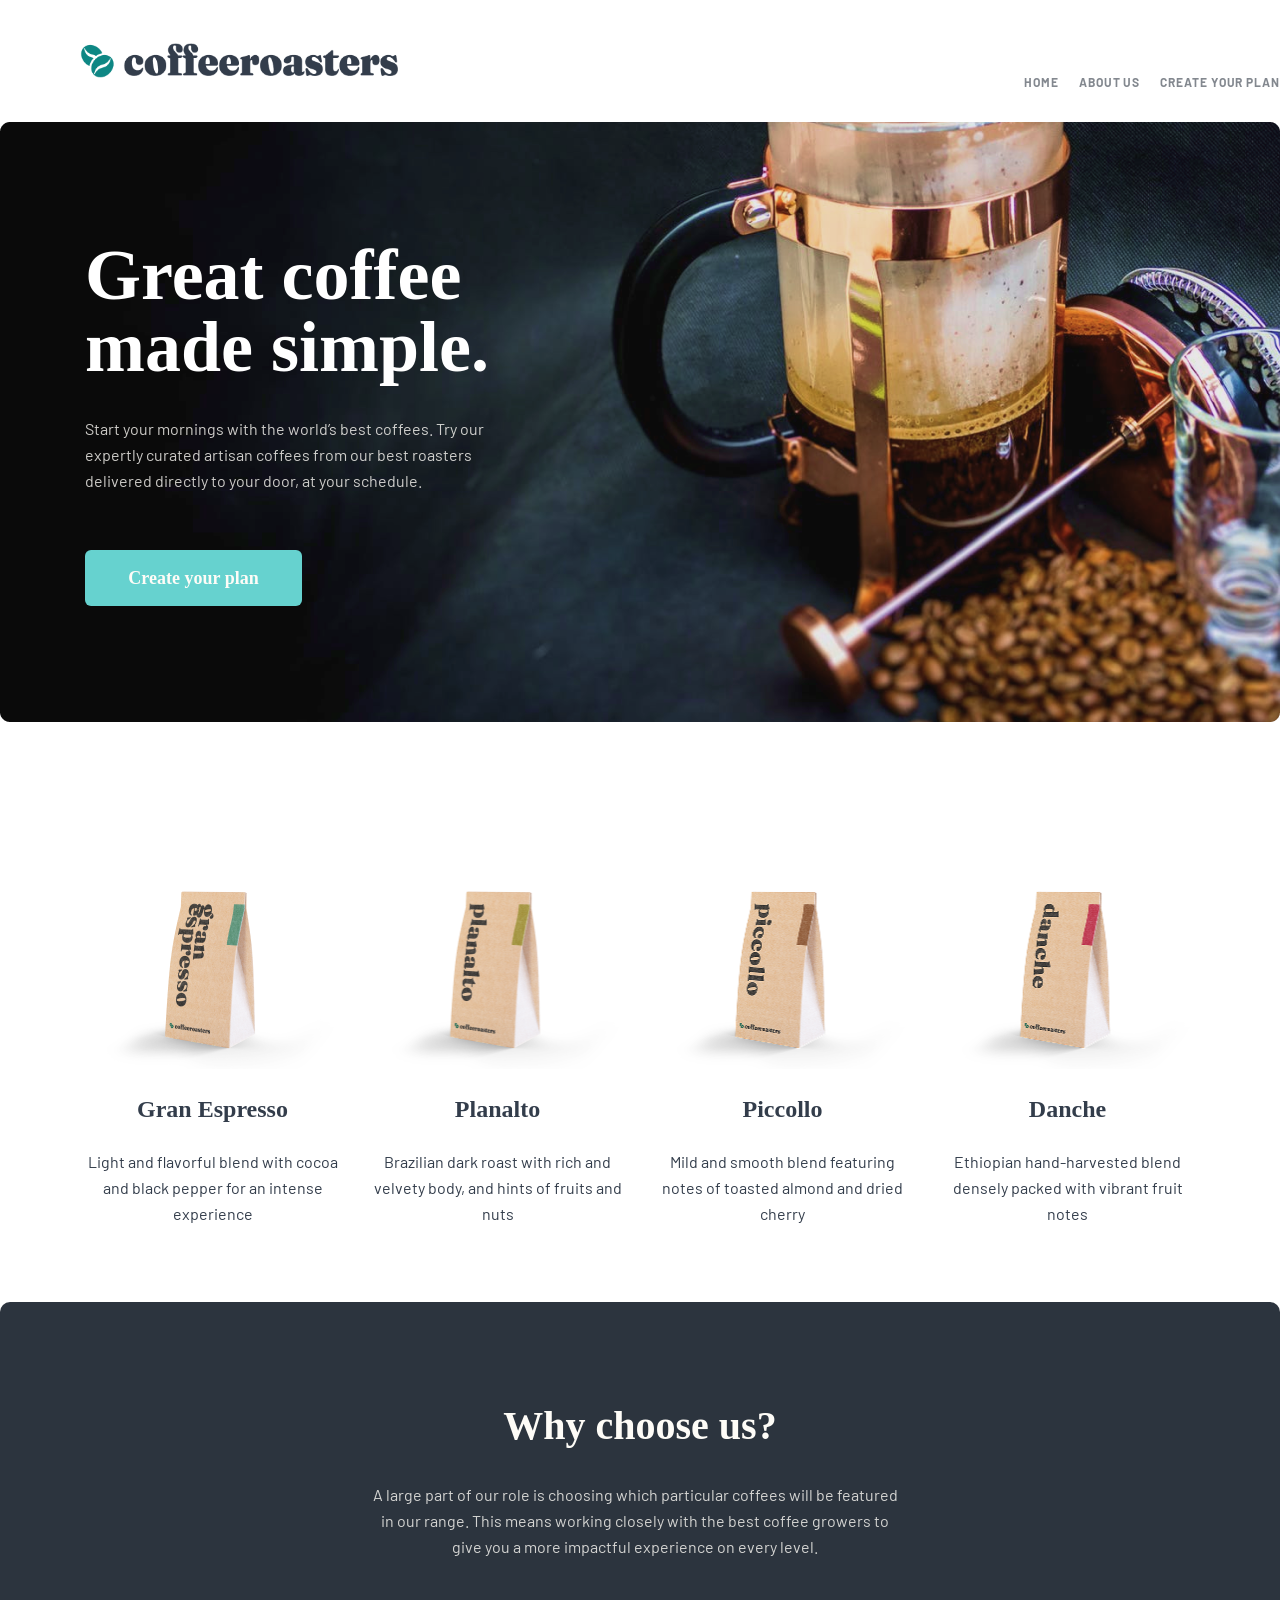
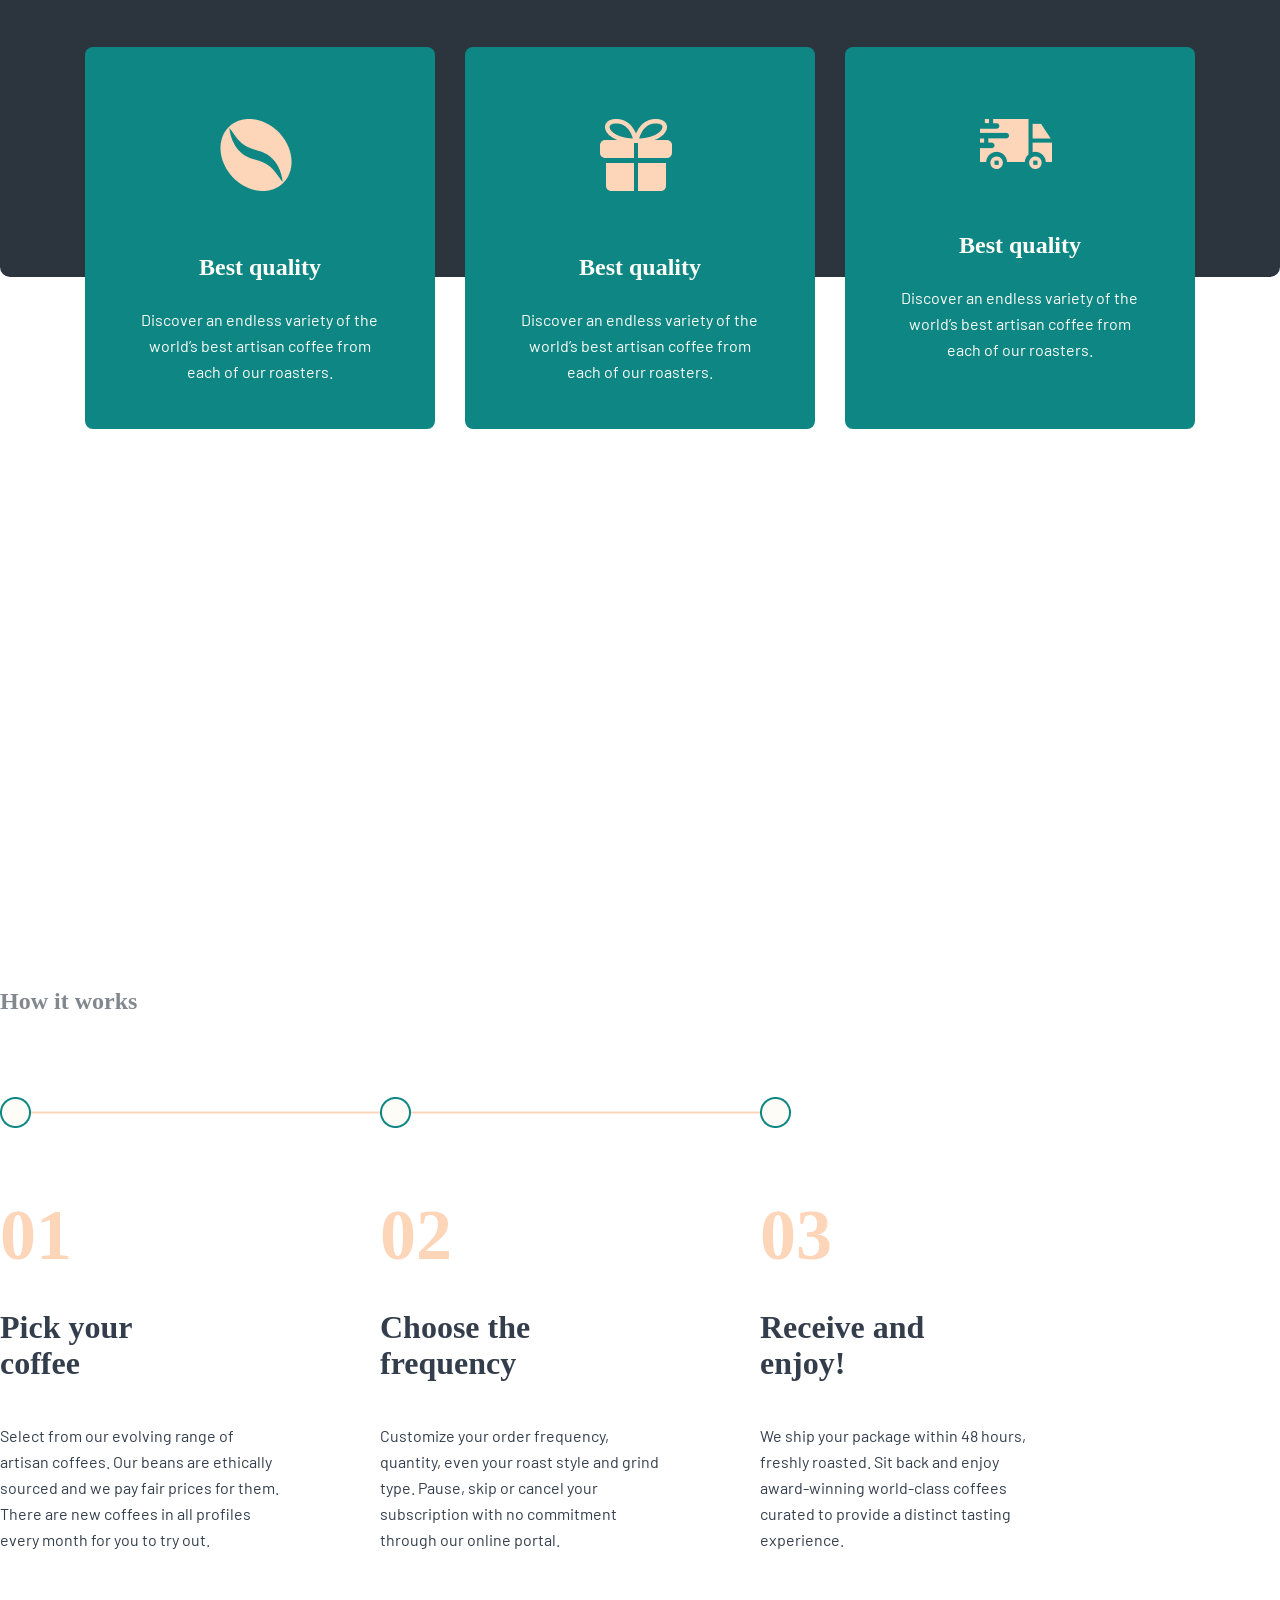
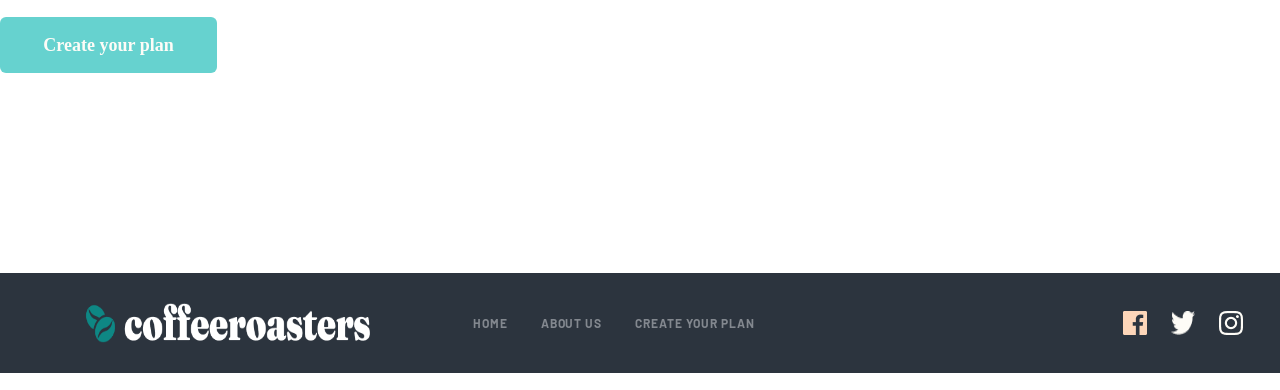
==== commit 15b382c8: "respansiv tekshiruv" ====
--- a/index.html
+++ b/index.html
@@ -201,11 +201,16 @@
       <section class="footer">
         <div class="footer__container container">
           <div class="footer__background">
-            <img src="./assents/footerLogo.png" alt="logo" class="footer__logo" />
-            <navbar class="footer__nav">
+            <img
+              src="./assents/footerLogo.png"
+              alt="logo"
+              class="footer__logo"
+            />
+
+            <nav class="footer__nav">
               <ul class="footer__menu">
                 <li class="footer__item">
-                  <a href="#" class="footer__link">HOME</a>
+                  <a href="./index.html" class="footer__link">HOME</a>
                 </li>
 
                 <li class="footer__item">
@@ -213,29 +218,26 @@
                 </li>
 
                 <li class="footer__item">
-                  <a href="#" class="footer__link"
-                    >CREATE YOUR PLAN</a
-                  >
+                  <a href="./pages/subcribe.html" class="footer__link">CREATE YOUR PLAN</a>
                 </li>
               </ul>
-            </navbar>
+            </nav>
+
             <div class="footer__imgs">
-              <img src="./assents/facebook.png" alt="facebook" class="footer__img">
-              <img src="./assents/twich.png" alt="twich" class="footer__img">
-              <img src="./assents/instagram.png" alt="instagram" class="footer__img__instagram">
-            </div>
-          </div>
-        </div>
-      </section>
-
-      <section class="developers">
-        <img src="" alt="" class="developers__img">
-        <p class="developers__text">
-          Backend developer: Ziyoyev Abdurashid
-          <br>
-          <br>
-          Fronted developer: Baxromov Imronbek
-        </p>
+              <img
+                src="./assents/facebook.png"
+                alt="facebook"
+                class="footer__img"
+              />
+              <img src="./assents/twich.png" alt="twich" class="footer__img" />
+              <img
+                src="./assents/instagram.png"
+                alt="instagram"
+                class="footer__img__instagram"
+              />
+            </div>
+          </div>
+        </div>
       </section>
     </main>
   </body>
--- a/css/style.css
+++ b/css/style.css
@@ -416,18 +416,11 @@
   gap: 24px;
 }
 
-.developers__text {
-  padding-right: 150px;
-  margin-top: 50px;
-  padding-bottom: 40px;
-  font-family: "Fraunces 9pt";
-  font-style: normal;
-  font-weight: 900;
-  font-size: 20px;
-  line-height: 15px;
-  letter-spacing: 0.923077px;
-  background-color: #0e8784;
-  color: #fefcf7;
-  padding-top: 50px;
-  text-align: end;
+@media (min-width: 320px) and (max-width: 480px) {
+  main {
+    display: flex;
+    flex-direction: column;
+    align-items: center;
+    justify-content: center;
+  }
 }/*# sourceMappingURL=style.css.map */
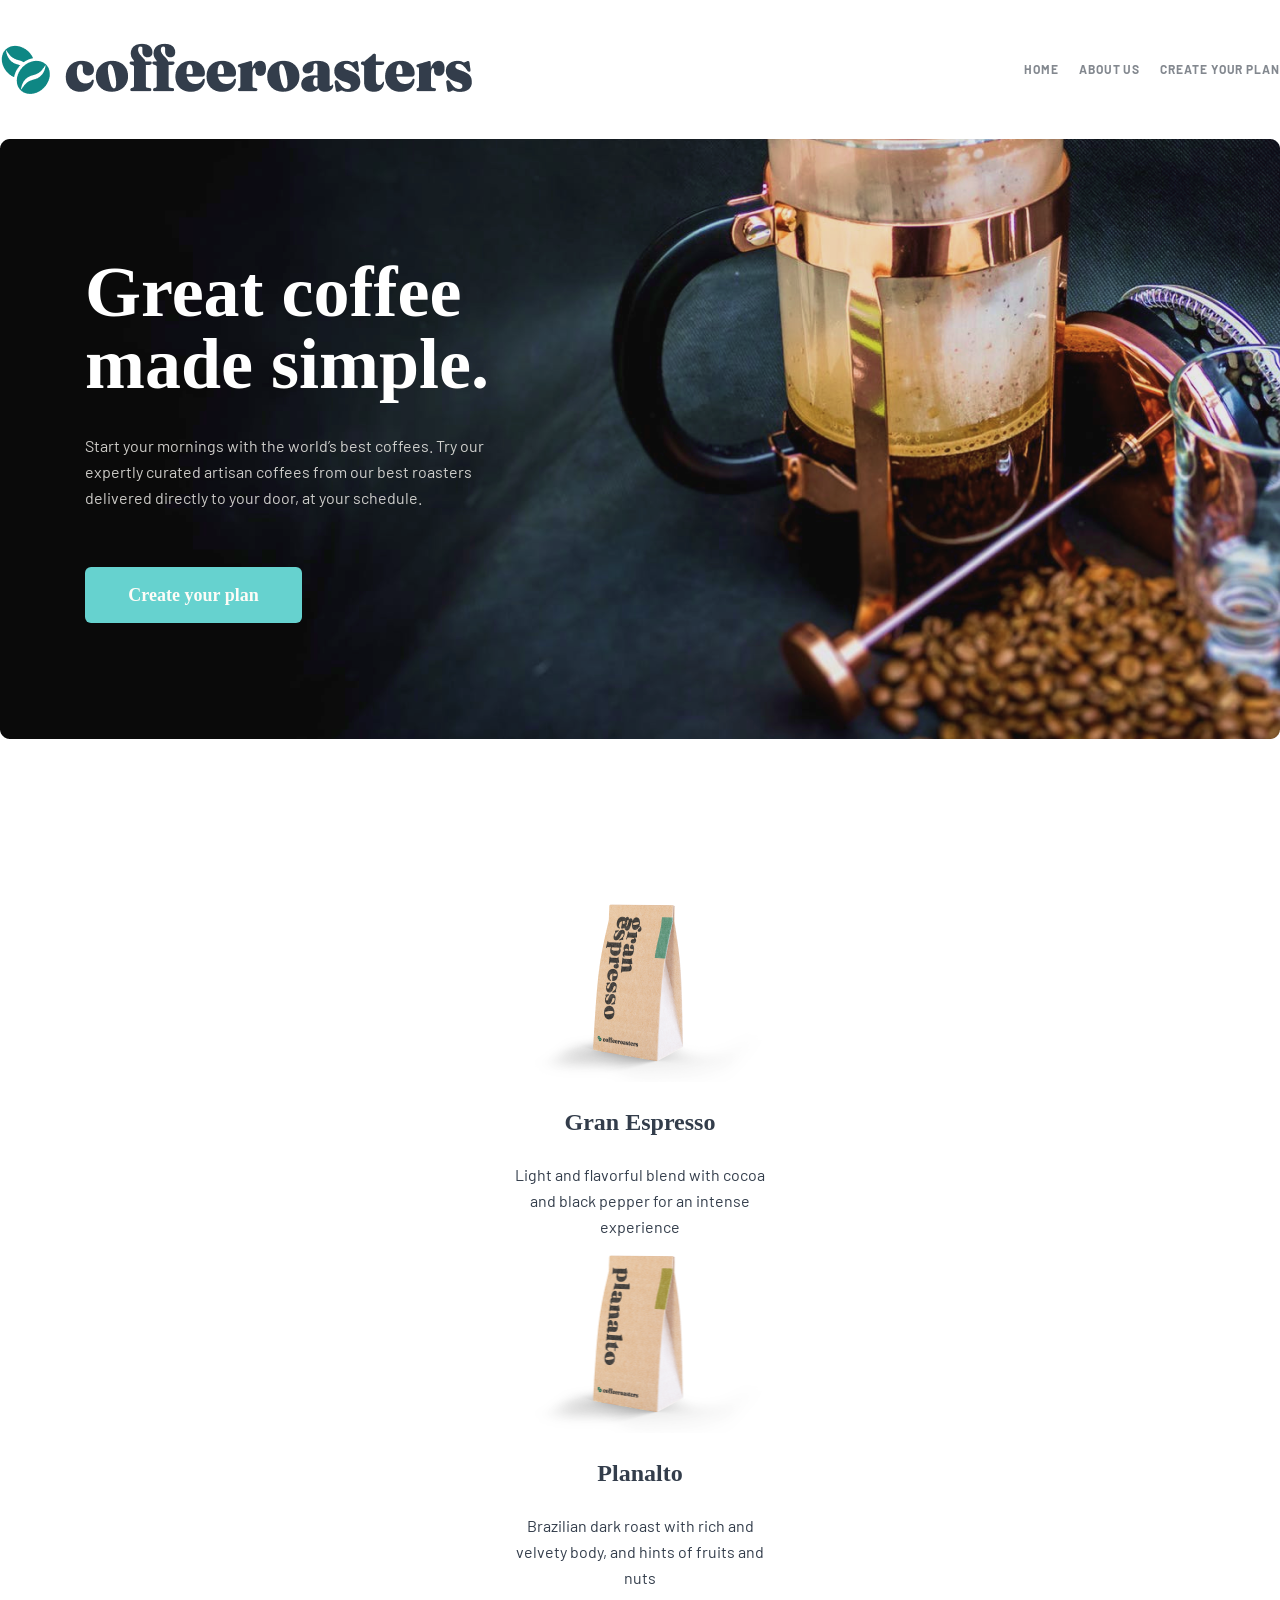
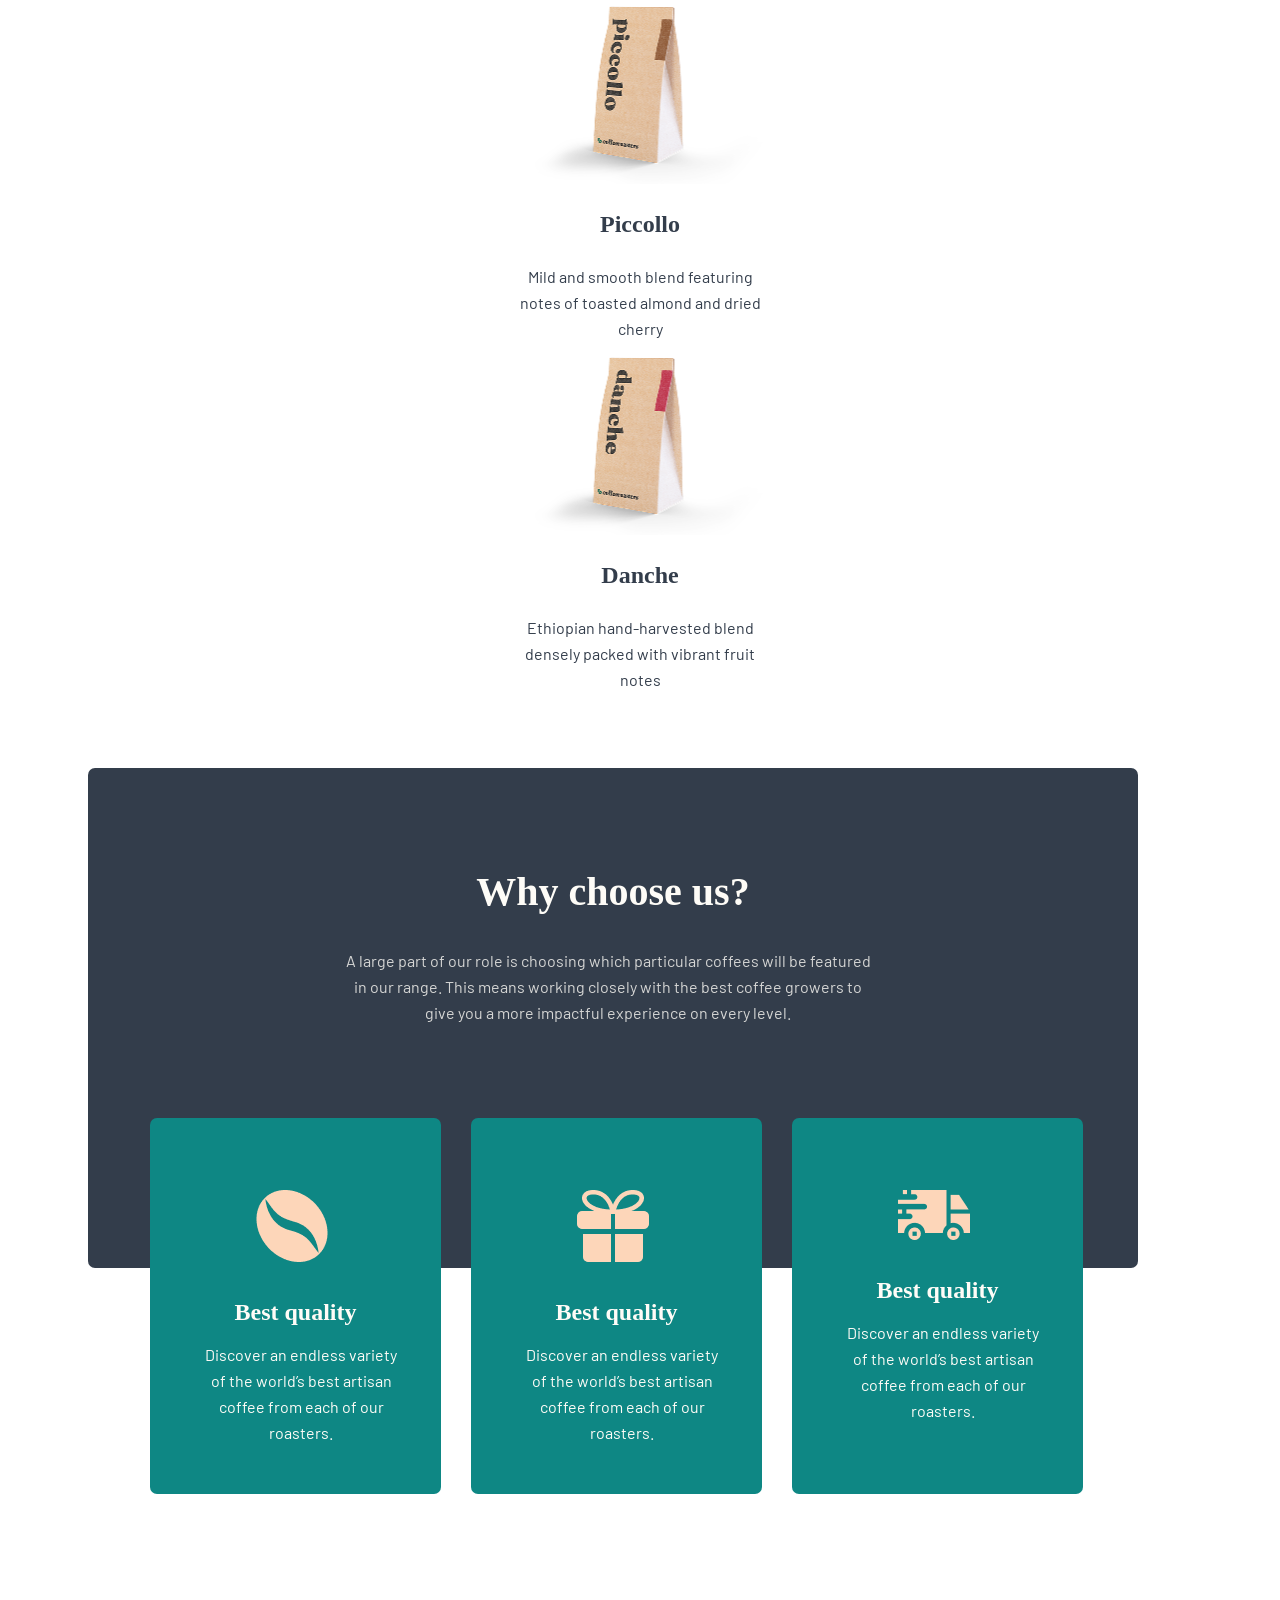
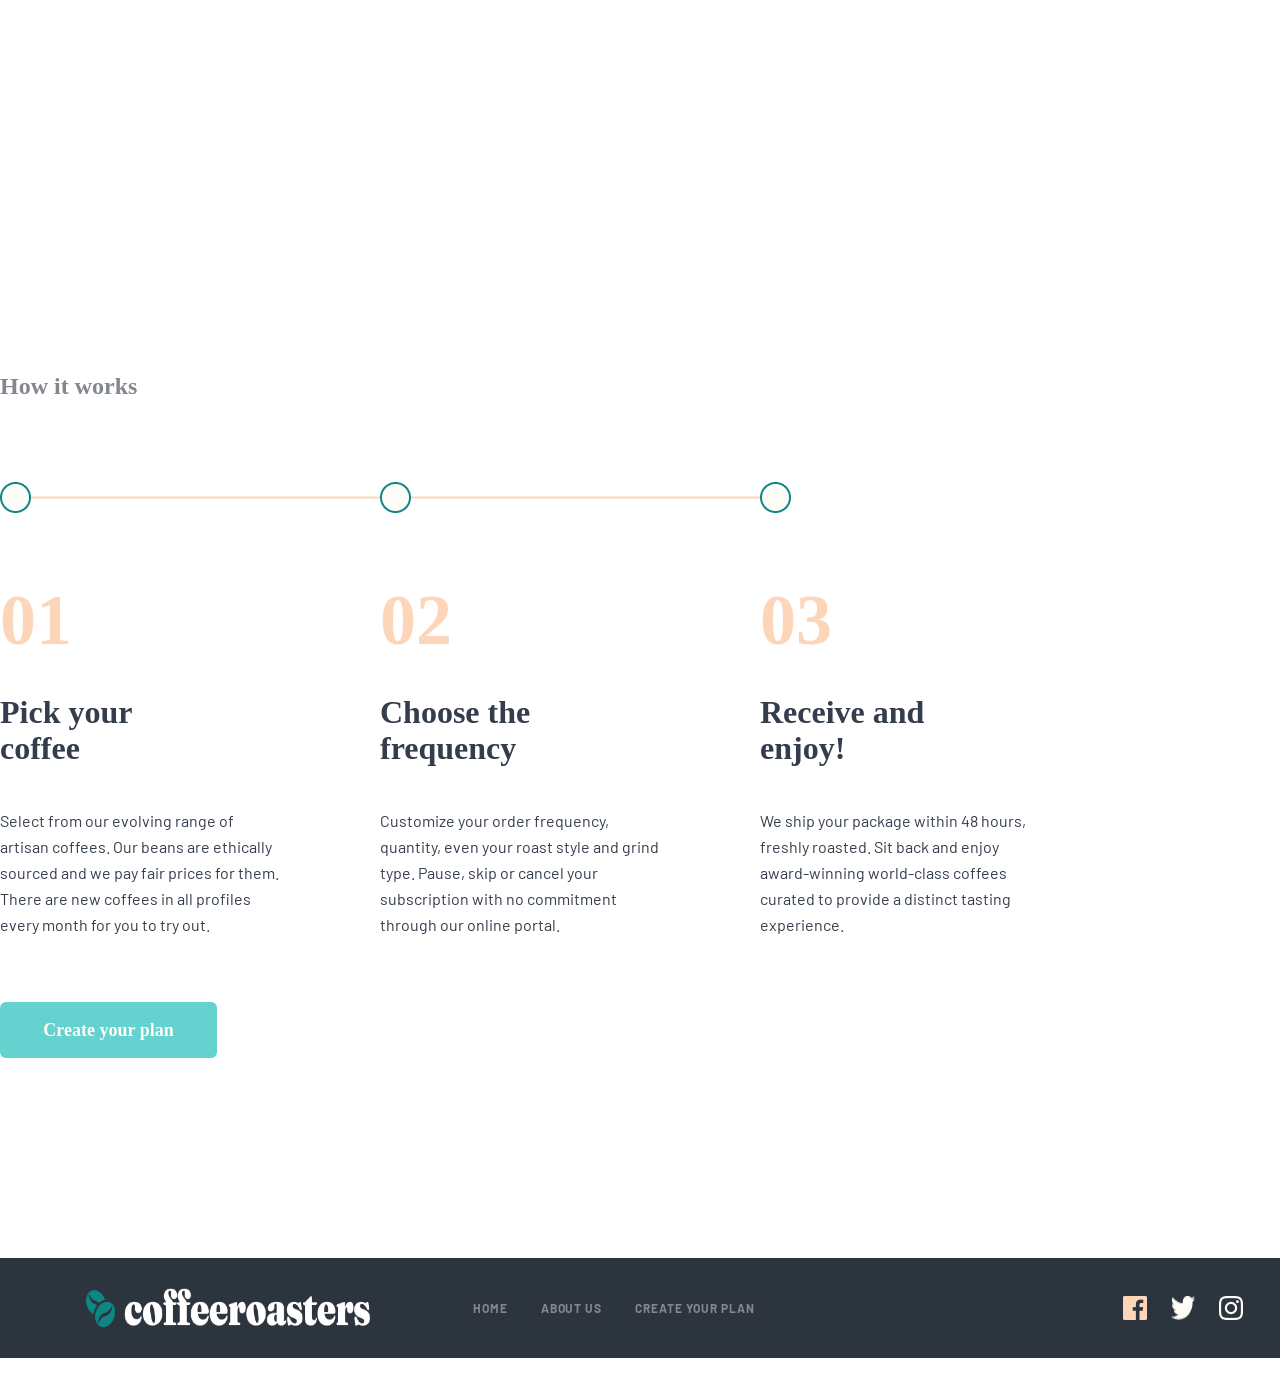
==== commit 44b6e7e4: "intro respansiv tugadi" ====
--- a/index.html
+++ b/index.html
@@ -31,7 +31,6 @@
     <main>
       <section class="intro">
         <div class="intro__container container">
-          <img src="./assents/Bitmap.png" alt="orqa fon" class="intro__img" />
           <h1 class="intro__title">Great coffee made simple.</h1>
           <p class="intro__text">
             Start your mornings with the world’s best coffees. Try our expertly
@@ -44,56 +43,66 @@
 
       <section class="cards">
         <div class="cards__container container">
-          <div class="card">
-            <img
-              src="./assents/kopi1 copy.png"
-              alt="coffe paket"
-              class="card__img"
-            />
-            <h3 class="card__title">Gran Espresso</h3>
-            <p class="card__text">
-              Light and flavorful blend with cocoa and black pepper for an
-              intense experience
-            </p>
-          </div>
-
-          <div class="card">
-            <img
-              src="./assents/kopi2.png"
-              alt="coffe paket"
-              class="card__img"
-            />
-            <h3 class="card__title">Planalto</h3>
-            <p class="card__text">
-              Brazilian dark roast with rich and velvety body, and hints of
-              fruits and nuts
-            </p>
-          </div>
-
-          <div class="card">
-            <img
-              src="./assents/kopi3.png"
-              alt="coffe paket"
-              class="card__img"
-            />
-            <h3 class="card__title">Piccollo</h3>
-            <p class="card__text">
-              Mild and smooth blend featuring notes of toasted almond and dried
-              cherry
-            </p>
-          </div>
-
-          <div class="card">
-            <img
-              src="./assents/kopi4.png"
-              alt="coffe paket"
-              class="card__img"
-            />
-            <h3 class="card__title">Danche</h3>
-            <p class="card__text">
-              Ethiopian hand-harvested blend densely packed with vibrant fruit
-              notes
-            </p>
+          <div class="cards__box">
+          <div class="card">
+            <div class="card__box">
+              <img
+                src="./assents/kopi1 copy.png"
+                alt="coffe paket"
+                class="card__img"
+              />
+              <h3 class="card__title">Gran Espresso</h3>
+              <p class="card__text">
+                Light and flavorful blend with cocoa and black pepper for an
+                intense experience
+              </p>
+            </div>
+          </div>
+
+          <div class="card">
+            <div class="card__box">
+              <img
+                src="./assents/kopi2.png"
+                alt="coffe paket"
+                class="card__img"
+              />
+              <h3 class="card__title">Planalto</h3>
+              <p class="card__text">
+                Brazilian dark roast with rich and velvety body, and hints of
+                fruits and nuts
+              </p>
+            </div>
+          </div>
+
+          <div class="card">
+            <div class="card__box">
+              <img
+                src="./assents/kopi3.png"
+                alt="coffe paket"
+                class="card__img"
+              />
+              <h3 class="card__title">Piccollo</h3>
+              <p class="card__text">
+                Mild and smooth blend featuring notes of toasted almond and
+                dried cherry
+              </p>
+            </div>
+          </div>
+
+          <div class="card">
+            <div class="card__box">
+              <img
+                src="./assents/kopi4.png"
+                alt="coffe paket"
+                class="card__img"
+              />
+              <h3 class="card__title">Danche</h3>
+              <p class="card__text">
+                Ethiopian hand-harvested blend densely packed with vibrant fruit
+                notes
+              </p>
+            </div>
+          </div>
           </div>
         </div>
       </section>
@@ -116,10 +125,10 @@
                 <img
                   src="./assents/coffee-bean.png"
                   alt="coffe donasi"
-                  class="card__img"
+                  class="choose__card__img"
                 />
-                <h2 class="card__title">Best quality</h2>
-                <p class="card__text">
+                <h2 class="choose__card__title">Best quality</h2>
+                <p class="choose__card__text">
                   Discover an endless variety of the world’s best artisan coffee
                   from each of our roasters.
                 </p>
@@ -131,10 +140,10 @@
                 <img
                   src="./assents/Combined Shape.png"
                   alt="coffe donasi"
-                  class="card__img"
+                  class="choose__card__img"
                 />
-                <h2 class="card__title">Best quality</h2>
-                <p class="card__text">
+                <h2 class="choose__card__title">Best quality</h2>
+                <p class="choose__card__text">
                   Discover an endless variety of the world’s best artisan coffee
                   from each of our roasters.
                 </p>
@@ -146,10 +155,10 @@
                 <img
                   src="./assents/Combined Shape (1).png"
                   alt="coffe donasi"
-                  class="card__img"
+                  class="choose__card__img"
                 />
-                <h2 class="card__title">Best quality</h2>
-                <p class="card__text">
+                <h2 class="choose__card__title">Best quality</h2>
+                <p class="choose__card__text">
                   Discover an endless variety of the world’s best artisan coffee
                   from each of our roasters.
                 </p>
@@ -206,11 +215,10 @@
               alt="logo"
               class="footer__logo"
             />
-
-            <nav class="footer__nav">
+            <navbar class="footer__nav">
               <ul class="footer__menu">
                 <li class="footer__item">
-                  <a href="./index.html" class="footer__link">HOME</a>
+                  <a href="#" class="footer__link">HOME</a>
                 </li>
 
                 <li class="footer__item">
@@ -218,11 +226,10 @@
                 </li>
 
                 <li class="footer__item">
-                  <a href="./pages/subcribe.html" class="footer__link">CREATE YOUR PLAN</a>
+                  <a href="#" class="footer__link">CREATE YOUR PLAN</a>
                 </li>
               </ul>
-            </nav>
-
+            </navbar>
             <div class="footer__imgs">
               <img
                 src="./assents/facebook.png"
--- a/css/style.css
+++ b/css/style.css
@@ -24,28 +24,17 @@
   margin: 0 auto;
 }
 
-* {
-  margin: 0;
-  padding: 0;
-  box-sizing: border-box;
-}
-
-img {
-  max-width: 100%;
-  height: auto;
-}
-
+@media (min-width: 767px) and (max-width: 1279px) {
+  .container {
+    width: 700px;
+  }
+}
 .navbar__nav {
   display: flex;
   align-items: center;
   justify-content: space-between;
   padding-top: 43px;
-}
-.navbar__logo {
-  margin-bottom: 44px;
-  padding-left: 80px;
-  width: 31/30px;
-  height: 35px;
+  padding-bottom: 44px;
 }
 .navbar__menu {
   display: flex;
@@ -69,26 +58,26 @@
 
 .intro__container {
   position: relative;
-  z-index: 1;
+  background-image: url(../assents/Bitmap.png);
+  height: 600px;
 }
 .intro__title {
   position: absolute;
   z-index: 2;
   top: 117px;
   left: 85px;
-  width: 493px;
   font-style: normal;
   font-weight: 900;
   font-size: 72px;
   line-height: 72px;
   color: white;
+  width: 500px;
 }
 .intro__text {
   position: absolute;
   top: 294px;
   left: 85px;
   z-index: 2;
-  width: 445px;
   font-family: "Barlow";
   font-style: normal;
   font-weight: 400;
@@ -97,6 +86,7 @@
   color: #fefcf7;
   mix-blend-mode: normal;
   opacity: 0.8;
+  width: 400px;
 }
 .intro__btn {
   position: absolute;
@@ -158,87 +148,13 @@
 .choose__bitmap {
   position: relative;
   z-index: 1;
-  background: #2c343e;
-  border-radius: 10px;
-}
-.choose__title {
-  padding-top: 100px;
-  font-family: "Fraunces 9pt";
-  font-style: normal;
-  font-weight: 900;
-  font-size: 40px;
-  line-height: 48px;
-  text-align: center;
-  color: #fefcf7;
-}
-.choose__text {
-  margin-left: 370px;
-  margin-top: 32px;
-  padding-right: 370px;
-  padding-bottom: 317px;
-  width: 900px;
-  font-family: "Barlow";
-  font-style: normal;
-  font-weight: 400;
-  font-size: 16px;
-  line-height: 26px;
-  text-align: center;
-  color: #fefcf7;
-  mix-blend-mode: normal;
-  opacity: 0.8;
-}
-.choose__cards__card {
-  position: relative;
-  top: -230px;
-  z-index: 2;
-  display: flex;
-  align-items: center;
-  justify-content: center;
-  gap: 30px;
-}
-.choose .cards__card {
-  width: 350px;
-  height: 382px;
-  background: #0e8784;
-  border-radius: 8px;
-}
-.choose .card__img {
-  margin-top: 72px;
-  margin-left: 135px;
-  margin-bottom: 56px;
-}
-.choose .card__title {
-  margin-bottom: 24px;
-  font-family: "Fraunces 9pt";
-  font-style: normal;
-  font-weight: 900;
-  font-size: 24px;
-  line-height: 32px;
-  text-align: center;
-  color: #fefcf7;
-}
-.choose .card__text {
-  margin-left: 47px;
-  font-family: "Barlow";
-  font-style: normal;
-  font-weight: 400;
-  font-size: 16px;
-  line-height: 26px;
-  text-align: center;
-  width: 255px;
-  color: #fefcf7;
-}
-
-.coffee__bitmap {
-  position: relative;
-  z-index: 1;
   margin-left: 88px;
   background-color: #333d4b;
   border-radius: 7px;
   width: 1050px;
   height: 500px;
 }
-.coffee__title {
+.choose__title {
   padding-top: 100px;
   font-family: "Fraunces 9pt";
   font-style: normal;
@@ -248,7 +164,7 @@
   text-align: center;
   color: #fefcf7;
 }
-.coffee__text {
+.choose__text {
   margin-left: 250px;
   margin-top: 32px;
   font-family: "Barlow";
@@ -262,11 +178,11 @@
   width: 540px;
   opacity: 0.8;
 }
-.coffee__cards__card {
+.choose__cards__card {
   display: flex;
   gap: 30px;
 }
-.coffee__cards {
+.choose__cards {
   display: flex;
   gap: 30px;
   position: relative;
@@ -277,13 +193,13 @@
   border-radius: 7px;
   text-align: center;
 }
-.coffee .choose__card__img {
+.choose .choose__card__img {
   padding-top: 72px;
   padding-left: 106px;
   padding-bottom: 30px;
   padding-right: 113px;
 }
-.coffee .choose__card__title {
+.choose .choose__card__title {
   font-family: "Fraunces 9pt";
   font-style: normal;
   font-weight: 900;
@@ -293,7 +209,7 @@
   text-align: center;
   color: #fefcf7;
 }
-.coffee .choose__card__text {
+.choose .choose__card__text {
   padding-bottom: 48px;
   padding-left: 47px;
   font-family: "Barlow";
@@ -416,11 +332,56 @@
   gap: 24px;
 }
 
-@media (min-width: 320px) and (max-width: 480px) {
-  main {
+@media (min-width: 767px) and (max-width: 1279px) {
+  .navbar__logo {
+    width: 220px;
+  }
+  .intro__container {
+    background-image: url(../assents/bg-table.jpg);
+    background-repeat: no-repeat;
+    height: 689px;
+  }
+  .intro__title {
+    position: absolute;
+    top: 90px;
+    left: 50px;
+    font-family: "Fraunces 9pt";
+    font-style: normal;
+    font-weight: 900;
+    font-size: 48px;
+    line-height: 48px;
+    color: #fefcf7;
+    width: 300px;
+  }
+  .intro__text {
+    position: absolute;
+    top: 220px;
+    left: 50px;
+    font-family: "Barlow";
+    font-style: normal;
+    font-weight: 400;
+    font-size: 15px;
+    line-height: 25px;
+    color: #fefcf7;
+    mix-blend-mode: normal;
+    opacity: 0.8;
+  }
+  .intro__btn {
+    position: absolute;
+    top: 330px;
+    left: 50px;
+    width: 217px;
+  }
+  .cards__container {
     display: flex;
-    flex-direction: column;
     align-items: center;
     justify-content: center;
+    flex-wrap: wrap;
+    width: 300px;
+  }
+  .cards .card {
+    display: flex;
+    align-items: center;
+    justify-content: center;
   }
 }/*# sourceMappingURL=style.css.map */
